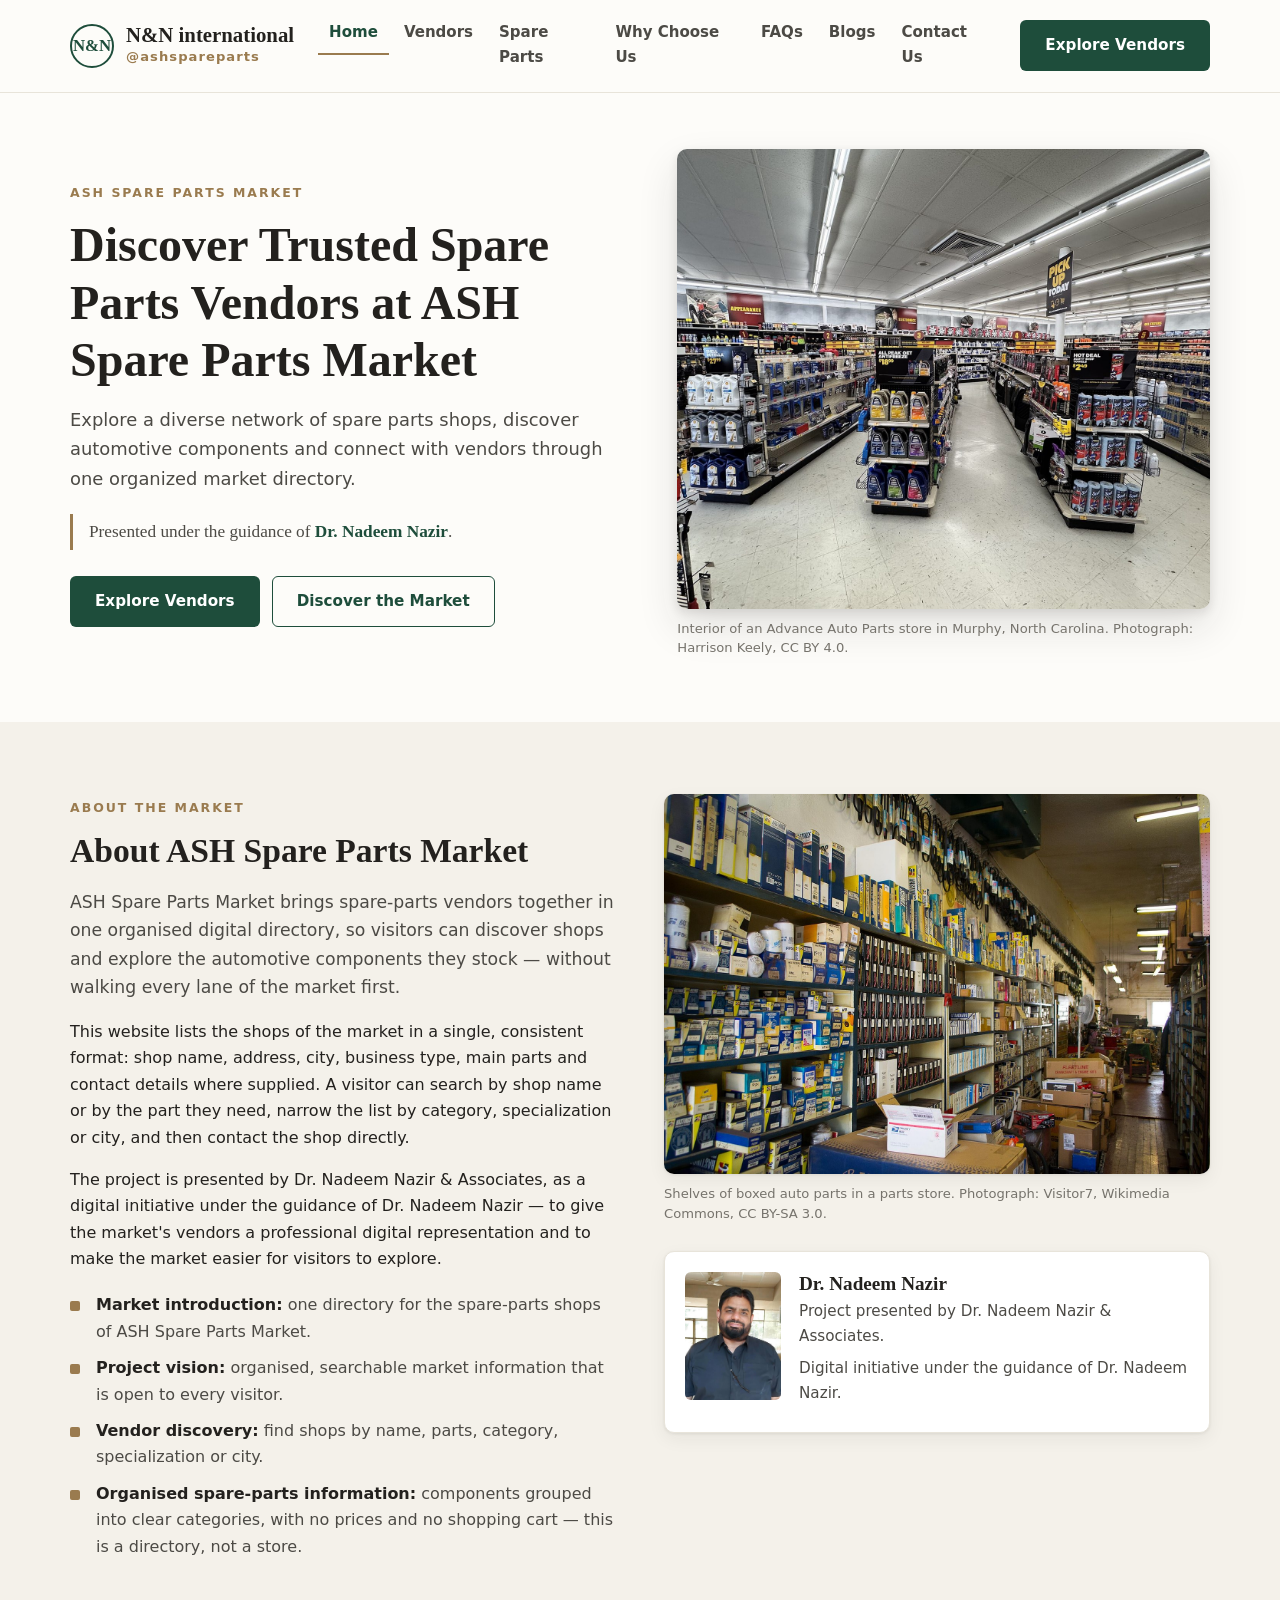
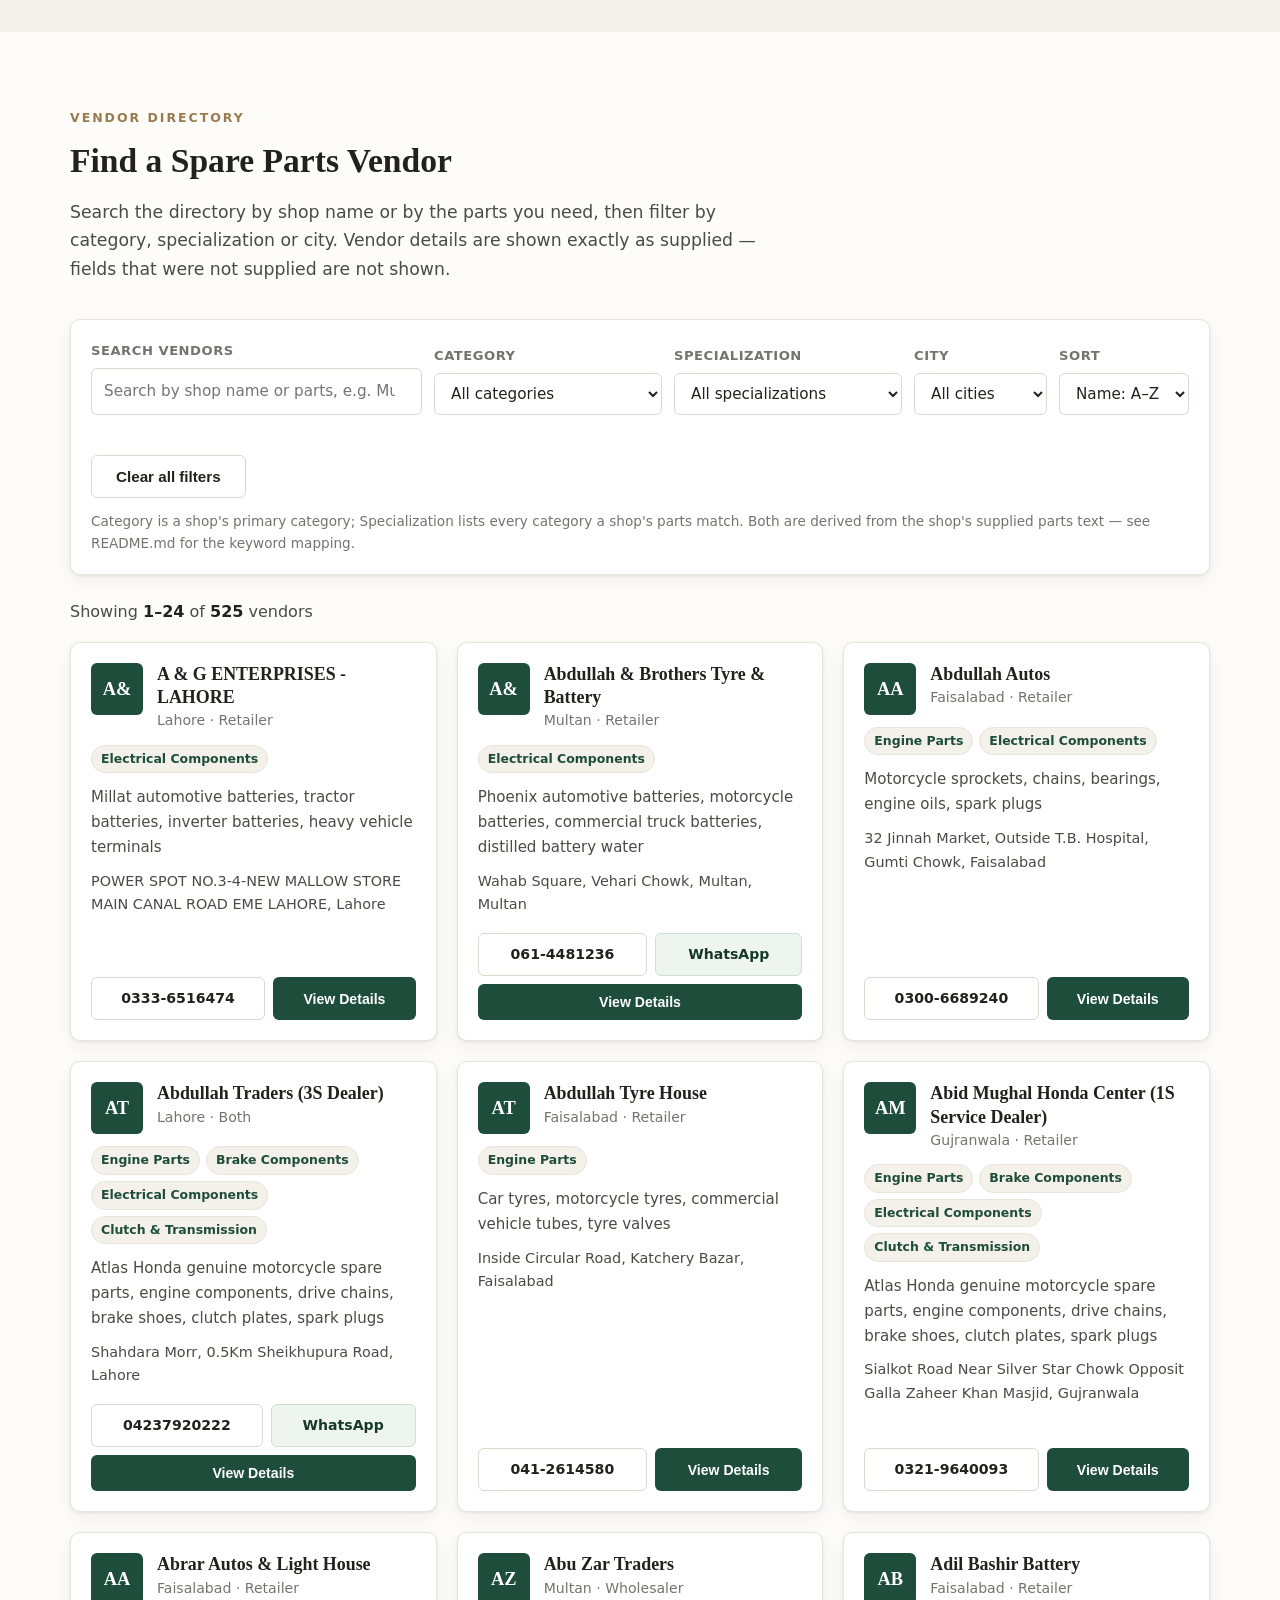
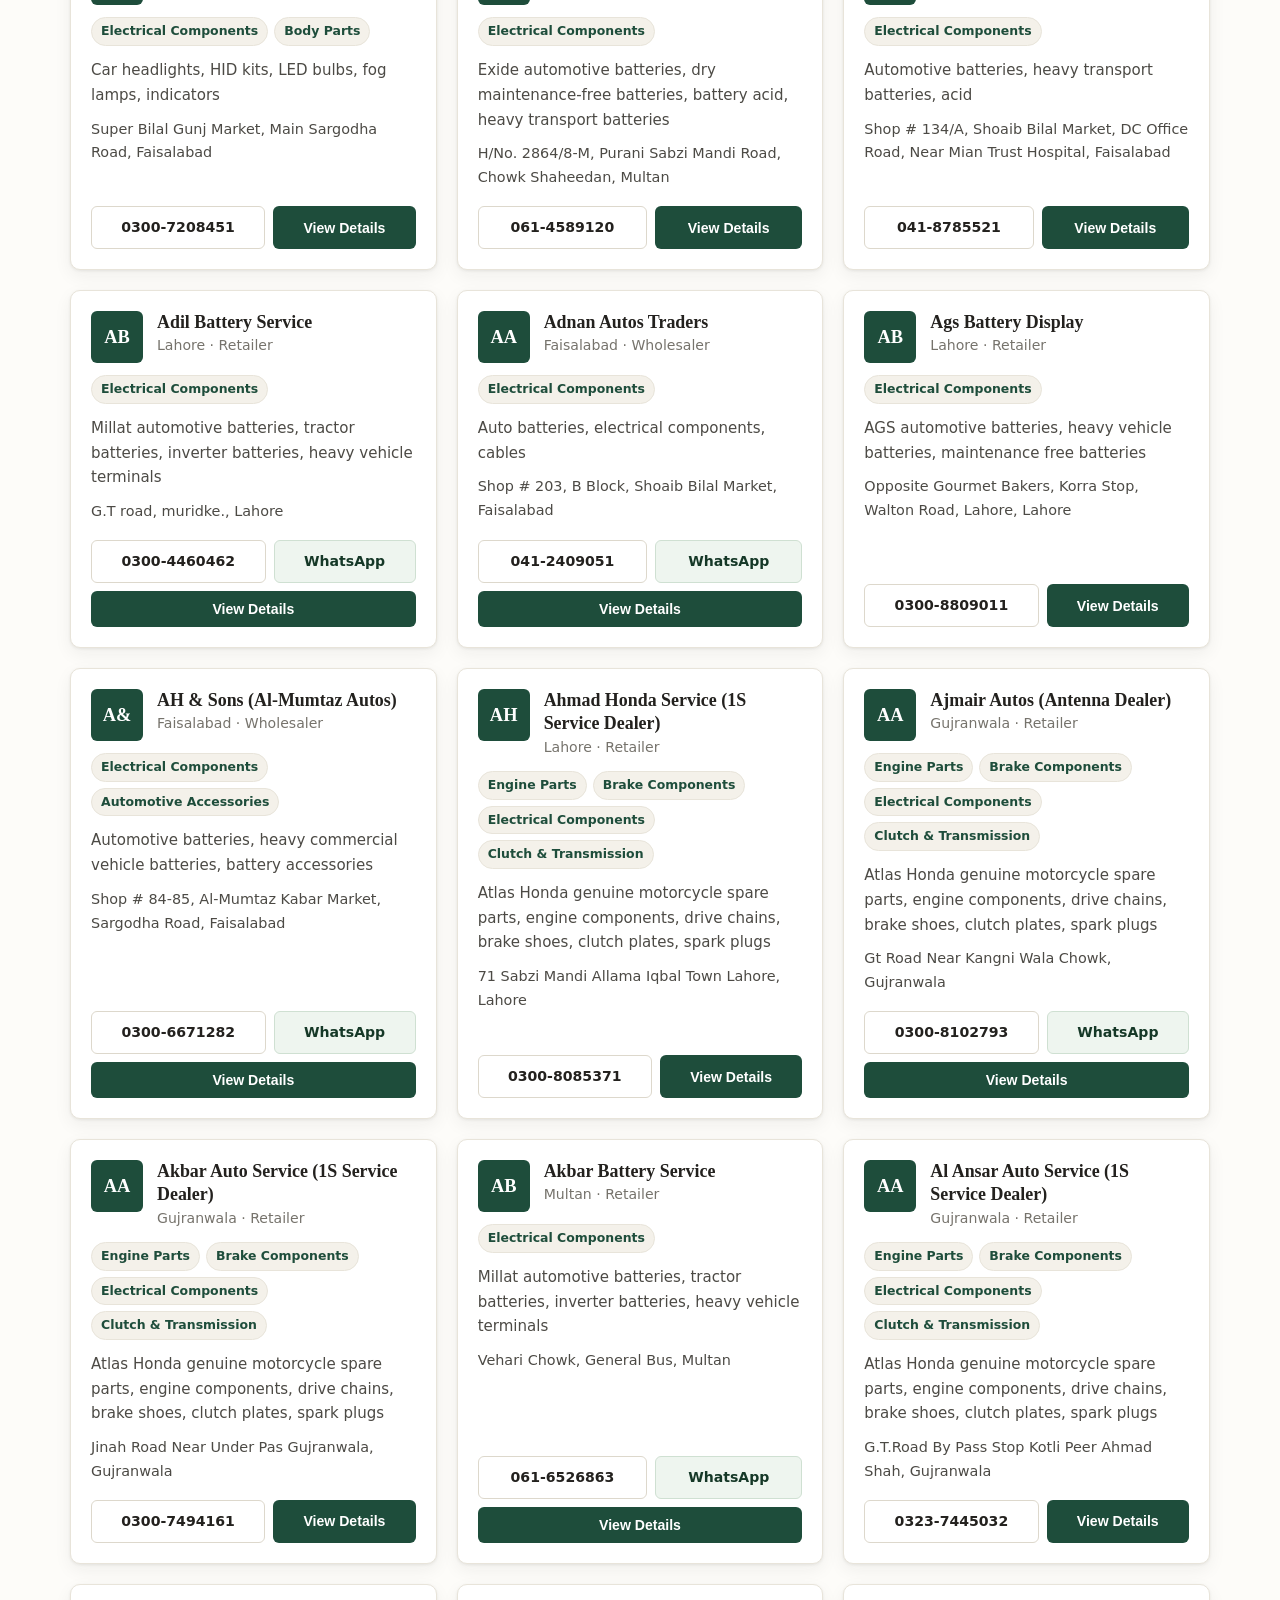
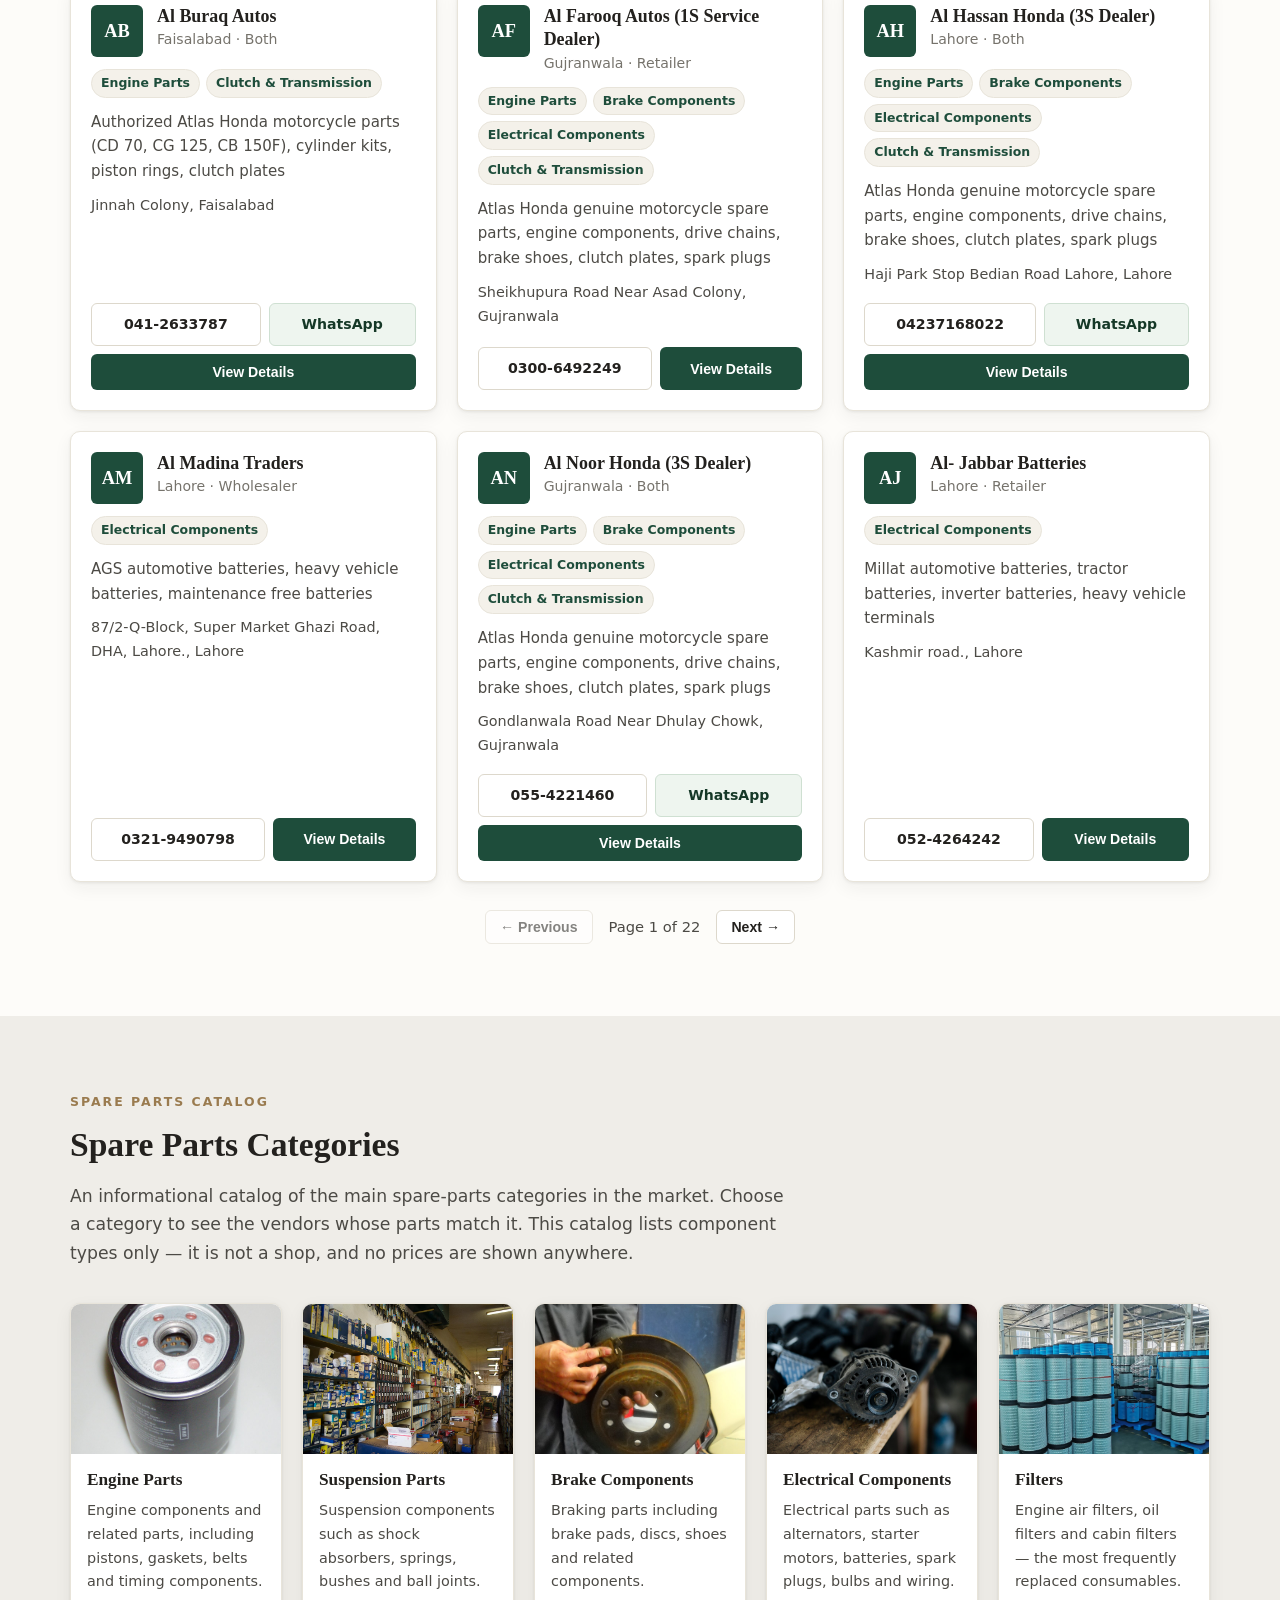
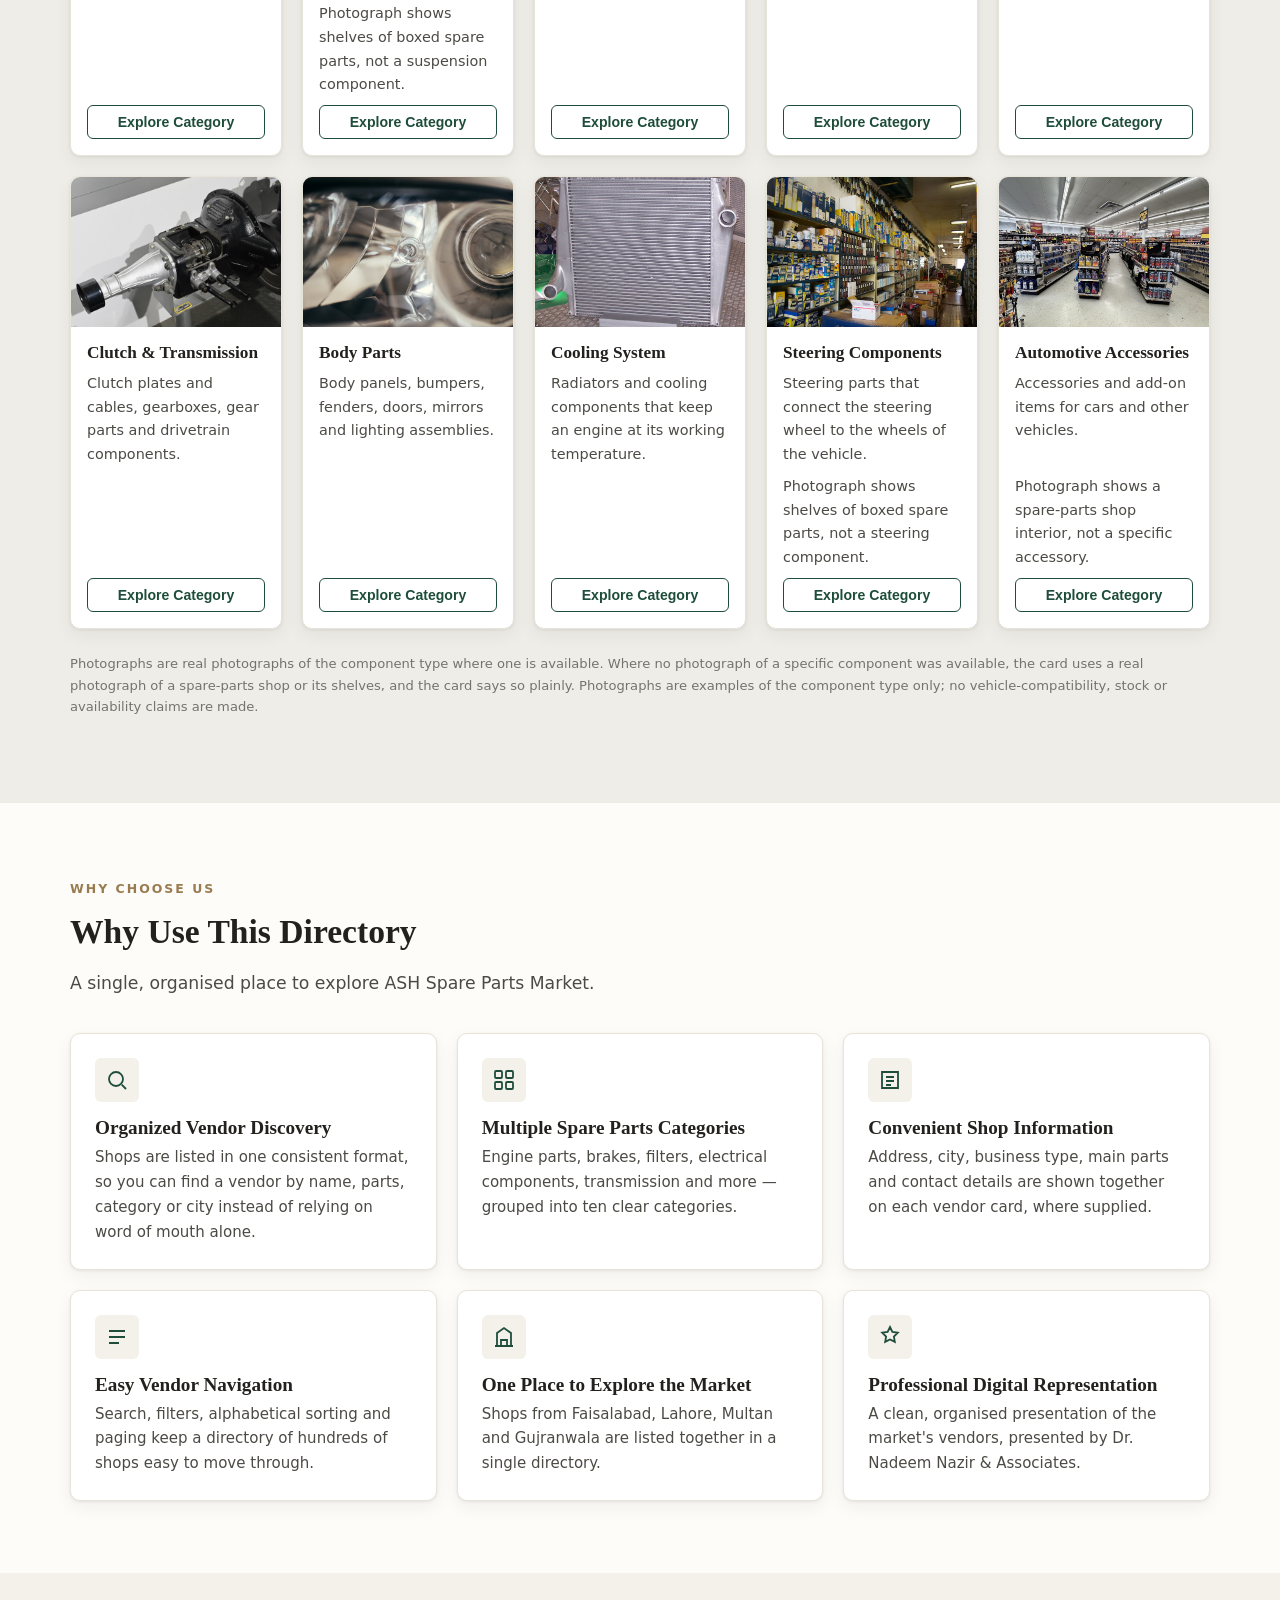
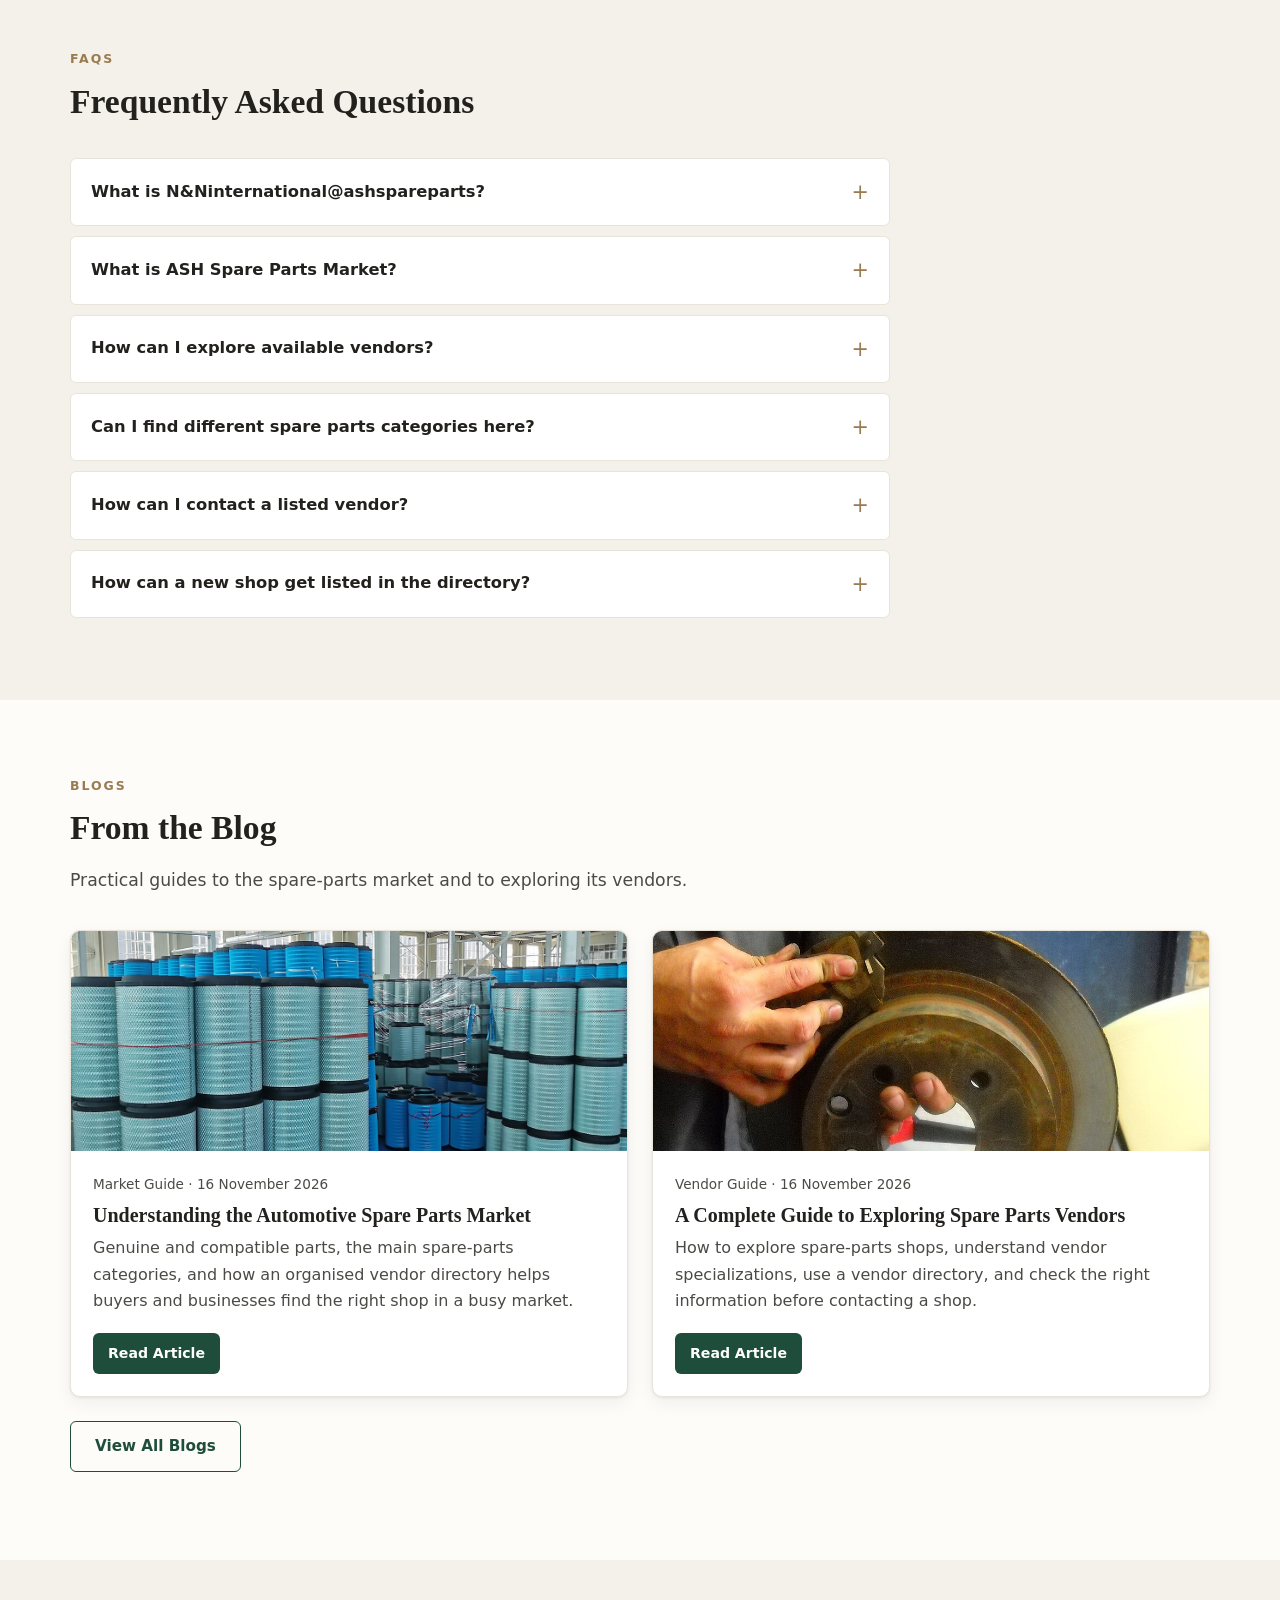
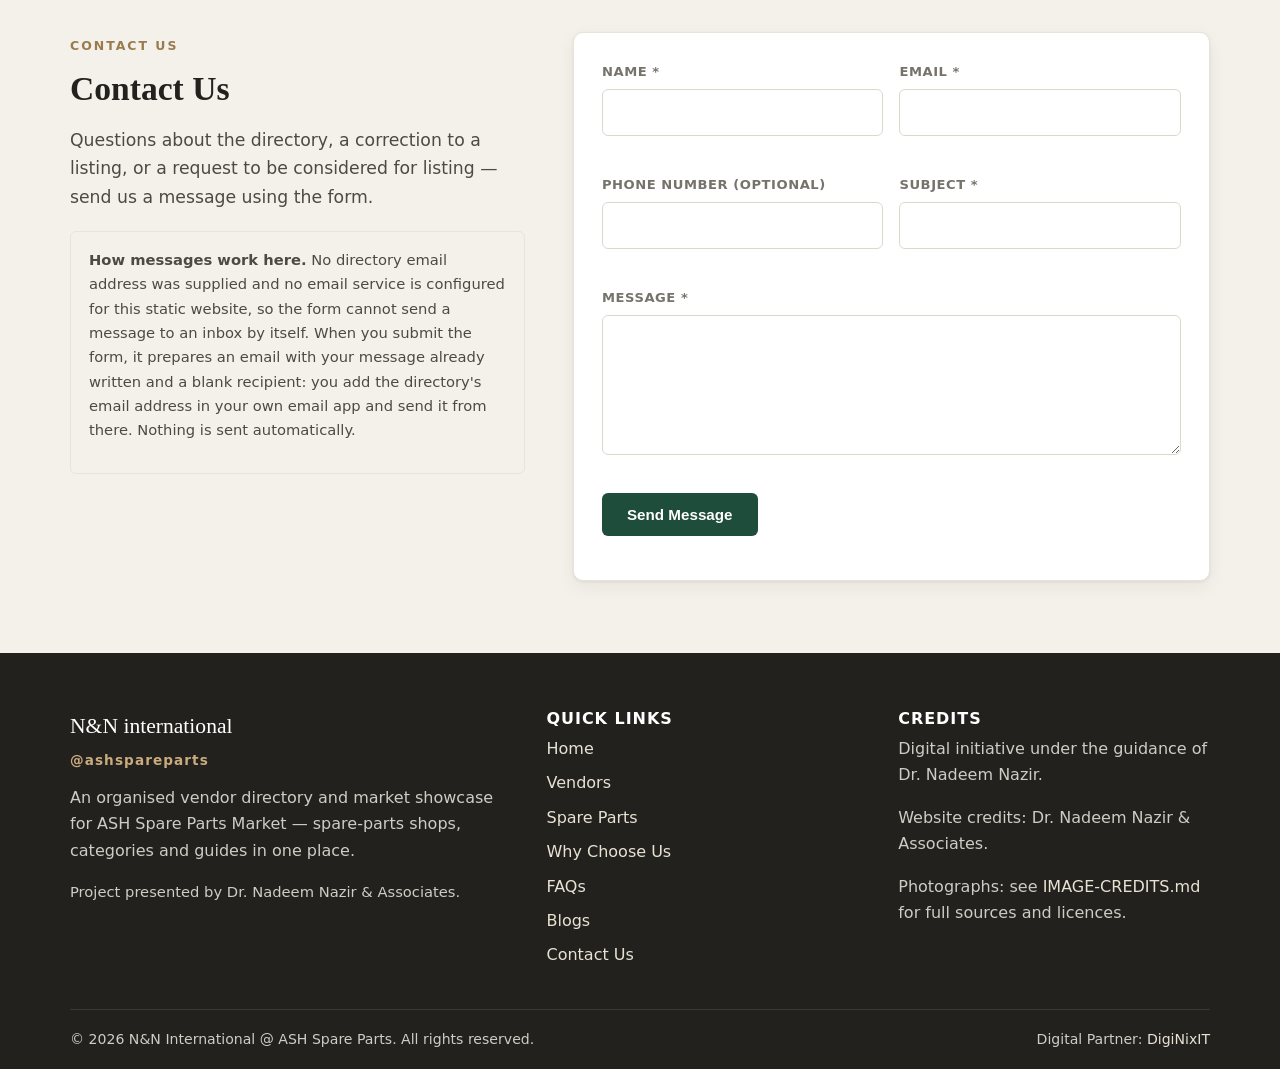
==== index.html @ 93856b51 "full build" ====
<!DOCTYPE html>
<html lang="en">
<head>
  <meta charset="UTF-8">
  <meta name="viewport" content="width=device-width, initial-scale=1.0">
  <title>N&amp;N International @ ASH Spare Parts — Spare Parts Vendor Directory</title>
  <meta name="description" content="N&N International @ ASH Spare Parts: an organised directory of spare-parts vendors at ASH Spare Parts Market. Search 525 shops by name, category, specialization and city, and find contact details.">
  <meta property="og:title" content="N&N International @ ASH Spare Parts — Spare Parts Vendor Directory">
  <meta property="og:description" content="Discover trusted spare-parts vendors at ASH Spare Parts Market. Search shops, explore spare-parts categories and connect with vendors through one organised directory.">
  <meta property="og:type" content="website">
  <meta property="og:image" content="assets/images/hero/hero-spare-parts-shop.jpg">
  <link rel="icon" href="data:image/svg+xml,%3Csvg xmlns='http://www.w3.org/2000/svg' viewBox='0 0 64 64'%3E%3Crect width='64' height='64' rx='10' fill='%231e4d3b'/%3E%3Ctext x='32' y='40' font-family='Georgia,serif' font-size='24' font-weight='bold' fill='%23ffffff' text-anchor='middle'%3EN%26N%3C/text%3E%3C/svg%3E">
  <link rel="stylesheet" href="assets/css/style.css">
  <link rel="stylesheet" href="assets/css/responsive.css">
</head>
<body>
  <a class="skip-link" href="#main">Skip to main content</a>

  <header class="site-header">
    <div class="container header-inner">
      <a class="brand" href="index.html" aria-label="N&N International @ ASH Spare Parts — home">
        <span class="brand-mark" aria-hidden="true">N&amp;N</span>
        <span>
          <span class="brand-name">N&amp;N international</span>
          <span class="brand-sub">@ashspareparts</span>
        </span>
      </a>
      <button type="button" class="nav-toggle" id="nav-toggle" aria-expanded="false" aria-controls="main-nav">Menu</button>
      <nav class="main-nav" id="main-nav" aria-label="Main navigation">
        <ul>
          <li><a href="#home" class="active">Home</a></li>
          <li><a href="#vendors">Vendors</a></li>
          <li><a href="#catalog">Spare Parts</a></li>
          <li><a href="#why">Why Choose Us</a></li>
          <li><a href="#faq">FAQs</a></li>
          <li><a href="#blogs">Blogs</a></li>
          <li><a href="#contact">Contact Us</a></li>
        </ul>
      </nav>
      <a class="btn btn-primary header-cta" href="#vendors">Explore Vendors</a>
    </div>
  </header>

  <main id="main">
    <!-- Hero -->
    <section class="hero" id="home" aria-labelledby="hero-heading">
      <div class="container hero-grid">
        <div>
          <span class="eyebrow">ASH Spare Parts Market</span>
          <h1 id="hero-heading">Discover Trusted Spare Parts Vendors at ASH Spare Parts Market</h1>
          <p class="lead">Explore a diverse network of spare parts shops, discover automotive components and connect with vendors through one organized market directory.</p>
          <p class="hero-guidance">Presented under the guidance of <strong>Dr. Nadeem Nazir</strong>.</p>
          <div class="hero-actions">
            <a class="btn btn-primary" href="#vendors">Explore Vendors</a>
            <a class="btn btn-secondary" href="#about">Discover the Market</a>
          </div>
        </div>
        <figure class="hero-figure">
          <img src="assets/images/hero/hero-spare-parts-shop.jpg" alt="Interior of a spare-parts shop with shelves stocked with oil, filters and boxed spare parts" width="1600" height="1200">
          <figcaption>Interior of an Advance Auto Parts store in Murphy, North Carolina. Photograph: Harrison Keely, CC BY 4.0.</figcaption>
        </figure>
      </div>
    </section>

    <!-- About -->
    <section class="section section-warm" id="about" aria-labelledby="about-heading">
      <div class="container about-grid">
        <div>
          <span class="eyebrow">About the Market</span>
          <h2 id="about-heading">About ASH Spare Parts Market</h2>
          <p class="lead">ASH Spare Parts Market brings spare-parts vendors together in one organised digital directory, so visitors can discover shops and explore the automotive components they stock — without walking every lane of the market first.</p>
          <p>This website lists the shops of the market in a single, consistent format: shop name, address, city, business type, main parts and contact details where supplied. A visitor can search by shop name or by the part they need, narrow the list by category, specialization or city, and then contact the shop directly.</p>
          <p>The project is presented by Dr. Nadeem Nazir &amp; Associates, as a digital initiative under the guidance of Dr. Nadeem Nazir — to give the market's vendors a professional digital representation and to make the market easier for visitors to explore.</p>
          <ul class="about-points">
            <li><strong>Market introduction:</strong> one directory for the spare-parts shops of ASH Spare Parts Market.</li>
            <li><strong>Project vision:</strong> organised, searchable market information that is open to every visitor.</li>
            <li><strong>Vendor discovery:</strong> find shops by name, parts, category, specialization or city.</li>
            <li><strong>Organised spare-parts information:</strong> components grouped into clear categories, with no prices and no shopping cart — this is a directory, not a store.</li>
          </ul>
        </div>
        <div>
          <figure class="about-figure">
            <img src="assets/images/branding/shop-shelves.jpg" alt="Crowded shelves of boxed auto parts in a parts store" loading="lazy" width="1600" height="1066">
            <figcaption>Shelves of boxed auto parts in a parts store. Photograph: Visitor7, Wikimedia Commons, CC BY-SA 3.0.</figcaption>
          </figure>
          <div class="person-card">
            <img src="assets/images/branding/dr-nadeem-nazir.jpg" alt="Photograph of Dr. Nadeem Nazir" loading="lazy" width="476" height="644">
            <div>
              <h3>Dr. Nadeem Nazir</h3>
              <p>Project presented by Dr. Nadeem Nazir &amp; Associates.</p>
              <p>Digital initiative under the guidance of Dr. Nadeem Nazir.</p>
            </div>
          </div>
        </div>
      </div>
    </section>

    <!-- Vendor Directory -->
    <section class="section" id="vendors" aria-labelledby="vendors-heading">
      <div class="container">
        <div class="section-head">
          <span class="eyebrow">Vendor Directory</span>
          <h2 id="vendors-heading">Find a Spare Parts Vendor</h2>
          <p class="lead">Search the directory by shop name or by the parts you need, then filter by category, specialization or city. Vendor details are shown exactly as supplied — fields that were not supplied are not shown.</p>
        </div>

        <div class="toolbar" role="search" aria-label="Search and filter vendors">
          <div class="toolbar-row">
            <div class="field field-grow">
              <label for="search-vendors">Search vendors</label>
              <input type="search" id="search-vendors" placeholder="Search by shop name or parts, e.g. Muslim Autos or brake pads" autocomplete="off">
            </div>
            <div class="field">
              <label for="filter-category">Category</label>
              <select id="filter-category"></select>
            </div>
            <div class="field">
              <label for="filter-specialization">Specialization</label>
              <select id="filter-specialization"></select>
            </div>
            <div class="field">
              <label for="filter-city">City</label>
              <select id="filter-city"></select>
            </div>
            <div class="field">
              <label for="sort-vendors">Sort</label>
              <select id="sort-vendors">
                <option value="az">Name: A–Z</option>
                <option value="za">Name: Z–A</option>
              </select>
            </div>
            <div class="field">
              <label aria-hidden="true">&nbsp;</label>
              <button type="button" class="btn btn-ghost" id="clear-filters">Clear all filters</button>
            </div>
          </div>
          <p class="hint" style="margin:12px 0 0; font-size:0.85rem; color:var(--ink-mute);">Category is a shop's primary category; Specialization lists every category a shop's parts match. Both are derived from the shop's supplied parts text — see README.md for the keyword mapping.</p>
        </div>

        <div class="result-meta">
          <p id="vendor-count" aria-live="polite">Loading vendors…</p>
        </div>
        <div class="vendor-grid" id="vendor-grid"></div>
        <div class="empty-state" id="vendor-empty" style="display:none">
          <h3>No vendors match your search</h3>
          <p>Try a different shop name or part, or clear all filters to see the full directory again.</p>
          <button type="button" class="btn btn-primary" id="empty-clear-filters">Clear all filters</button>
        </div>
        <nav class="pagination" id="vendor-pagination" aria-label="Vendor pages"></nav>
      </div>
    </section>

    <!-- Spare Parts Catalog -->
    <section class="section section-grey" id="catalog" aria-labelledby="catalog-heading">
      <div class="container">
        <div class="section-head">
          <span class="eyebrow">Spare Parts Catalog</span>
          <h2 id="catalog-heading">Spare Parts Categories</h2>
          <p class="lead">An informational catalog of the main spare-parts categories in the market. Choose a category to see the vendors whose parts match it. This catalog lists component types only — it is not a shop, and no prices are shown anywhere.</p>
        </div>
        <div class="catalog-grid" id="catalog-grid"></div>
        <p class="catalog-note">Photographs are real photographs of the component type where one is available. Where no photograph of a specific component was available, the card uses a real photograph of a spare-parts shop or its shelves, and the card says so plainly. Photographs are examples of the component type only; no vehicle-compatibility, stock or availability claims are made.</p>
      </div>
    </section>

    <!-- Why Choose Us -->
    <section class="section" id="why" aria-labelledby="why-heading">
      <div class="container">
        <div class="section-head">
          <span class="eyebrow">Why Choose Us</span>
          <h2 id="why-heading">Why Use This Directory</h2>
          <p class="lead">A single, organised place to explore ASH Spare Parts Market.</p>
        </div>
        <div class="why-grid">
          <article class="why-card">
            <div class="why-icon" aria-hidden="true"><svg viewBox="0 0 24 24" fill="none" stroke="currentColor" stroke-width="1.8"><circle cx="11" cy="11" r="7"/><path d="M21 21l-4.3-4.3"/></svg></div>
            <h3>Organized Vendor Discovery</h3>
            <p>Shops are listed in one consistent format, so you can find a vendor by name, parts, category or city instead of relying on word of mouth alone.</p>
          </article>
          <article class="why-card">
            <div class="why-icon" aria-hidden="true"><svg viewBox="0 0 24 24" fill="none" stroke="currentColor" stroke-width="1.8"><rect x="3" y="3" width="7" height="7" rx="1"/><rect x="14" y="3" width="7" height="7" rx="1"/><rect x="3" y="14" width="7" height="7" rx="1"/><rect x="14" y="14" width="7" height="7" rx="1"/></svg></div>
            <h3>Multiple Spare Parts Categories</h3>
            <p>Engine parts, brakes, filters, electrical components, transmission and more — grouped into ten clear categories.</p>
          </article>
          <article class="why-card">
            <div class="why-icon" aria-hidden="true"><svg viewBox="0 0 24 24" fill="none" stroke="currentColor" stroke-width="1.8"><path d="M4 4h16v16H4z"/><path d="M8 9h8M8 13h8M8 17h5"/></svg></div>
            <h3>Convenient Shop Information</h3>
            <p>Address, city, business type, main parts and contact details are shown together on each vendor card, where supplied.</p>
          </article>
          <article class="why-card">
            <div class="why-icon" aria-hidden="true"><svg viewBox="0 0 24 24" fill="none" stroke="currentColor" stroke-width="1.8"><path d="M4 6h16M4 12h16M4 18h10"/></svg></div>
            <h3>Easy Vendor Navigation</h3>
            <p>Search, filters, alphabetical sorting and paging keep a directory of hundreds of shops easy to move through.</p>
          </article>
          <article class="why-card">
            <div class="why-icon" aria-hidden="true"><svg viewBox="0 0 24 24" fill="none" stroke="currentColor" stroke-width="1.8"><path d="M3 21h18M5 21V8l7-5 7 5v13"/><path d="M9 21v-6h6v6"/></svg></div>
            <h3>One Place to Explore the Market</h3>
            <p>Shops from Faisalabad, Lahore, Multan and Gujranwala are listed together in a single directory.</p>
          </article>
          <article class="why-card">
            <div class="why-icon" aria-hidden="true"><svg viewBox="0 0 24 24" fill="none" stroke="currentColor" stroke-width="1.8"><path d="M12 2l2.4 4.9 5.4.8-3.9 3.8.9 5.4-4.8-2.5-4.8 2.5.9-5.4L4.2 7.7l5.4-.8z"/></svg></div>
            <h3>Professional Digital Representation</h3>
            <p>A clean, organised presentation of the market's vendors, presented by Dr. Nadeem Nazir &amp; Associates.</p>
          </article>
        </div>
      </div>
    </section>

    <!-- FAQ -->
    <section class="section section-warm" id="faq" aria-labelledby="faq-heading">
      <div class="container">
        <div class="section-head">
          <span class="eyebrow">FAQs</span>
          <h2 id="faq-heading">Frequently Asked Questions</h2>
        </div>
        <div class="faq-list">
          <div class="faq-item">
            <button type="button" class="faq-question" aria-expanded="false">What is N&amp;Ninternational@ashspareparts?<span class="faq-icon" aria-hidden="true">+</span></button>
            <div class="faq-answer"><div class="faq-answer-inner"><p>N&amp;N International @ ASH Spare Parts (N&amp;Ninternational@ashspareparts) is a vendor directory and market showcase website for ASH Spare Parts Market. It lists spare-parts shops and vendors in one organised directory, with a spare-parts catalog, articles and contact information. It is not an online shop: nothing is sold through this website.</p></div></div>
          </div>
          <div class="faq-item">
            <button type="button" class="faq-question" aria-expanded="false">What is ASH Spare Parts Market?<span class="faq-icon" aria-hidden="true">+</span></button>
            <div class="faq-answer"><div class="faq-answer-inner"><p>ASH Spare Parts Market is the spare-parts market whose vendors this directory brings together. The directory covers shops in Faisalabad, Lahore, Multan and Gujranwala, as supplied in the vendor data. No history, establishment date, official partnerships or achievements for the market are stated on this website, because none were supplied.</p></div></div>
          </div>
          <div class="faq-item">
            <button type="button" class="faq-question" aria-expanded="false">How can I explore available vendors?<span class="faq-icon" aria-hidden="true">+</span></button>
            <div class="faq-answer"><div class="faq-answer-inner"><p>Go to the Vendors section and use the search box to look for a shop by name or by the part you need. You can also filter by category, specialization or city, sort alphabetically, and open any card's “View Details” button to see the full information supplied for that shop.</p></div></div>
          </div>
          <div class="faq-item">
            <button type="button" class="faq-question" aria-expanded="false">Can I find different spare parts categories here?<span class="faq-icon" aria-hidden="true">+</span></button>
            <div class="faq-answer"><div class="faq-answer-inner"><p>Yes. The Spare Parts section lists ten categories — Engine Parts, Suspension Parts, Brake Components, Electrical Components, Filters, Clutch &amp; Transmission, Body Parts, Cooling System, Steering Components and Automotive Accessories. Choosing “Explore Category” on a category shows the vendors whose supplied parts match that category.</p></div></div>
          </div>
          <div class="faq-item">
            <button type="button" class="faq-question" aria-expanded="false">How can I contact a listed vendor?<span class="faq-icon" aria-hidden="true">+</span></button>
            <div class="faq-answer"><div class="faq-answer-inner"><p>Each vendor card shows the contact details supplied for that shop. Where a phone number is listed, tap it to call; where a WhatsApp number is listed, use the WhatsApp button. Some shops have no phone number supplied — in that case only the address and main parts are shown. Before travelling, it is worth calling ahead to confirm the part is in stock.</p></div></div>
          </div>
          <div class="faq-item">
            <button type="button" class="faq-question" aria-expanded="false">How can a new shop get listed in the directory?<span class="faq-icon" aria-hidden="true">+</span></button>
            <div class="faq-answer"><div class="faq-answer-inner"><p>No listing process, fee or approval step was supplied for this directory, so none is stated here. If you would like your shop to be considered for listing, please use the Contact Us section to get in touch and include your shop name, address, city, main parts and contact details.</p></div></div>
          </div>
        </div>
      </div>
    </section>

    <!-- Blog -->
    <section class="section" id="blogs" aria-labelledby="blogs-heading">
      <div class="container">
        <div class="section-head">
          <span class="eyebrow">Blogs</span>
          <h2 id="blogs-heading">From the Blog</h2>
          <p class="lead">Practical guides to the spare-parts market and to exploring its vendors.</p>
        </div>
        <div class="blog-grid" id="blog-grid-index"></div>
        <p style="margin-top:24px"><a class="btn btn-secondary" href="blog.html">View All Blogs</a></p>
      </div>
    </section>

    <!-- Contact -->
    <section class="section section-warm" id="contact" aria-labelledby="contact-heading">
      <div class="container contact-grid">
        <div>
          <span class="eyebrow">Contact Us</span>
          <h2 id="contact-heading">Contact Us</h2>
          <p class="lead">Questions about the directory, a correction to a listing, or a request to be considered for listing — send us a message using the form.</p>
          <div class="contact-note">
            <p><strong>How messages work here.</strong> No directory email address was supplied and no email service is configured for this static website, so the form cannot send a message to an inbox by itself. When you submit the form, it prepares an email with your message already written and a blank recipient: you add the directory's email address in your own email app and send it from there. Nothing is sent automatically.</p>
          </div>
        </div>
        <form class="contact-form" id="contact-form" novalidate>
          <div class="form-grid">
            <div class="field">
              <label for="contact-name">Name *</label>
              <input type="text" id="contact-name" name="name" required autocomplete="name">
              <span class="error-text" id="contact-name-error" role="alert"></span>
            </div>
            <div class="field">
              <label for="contact-email">Email *</label>
              <input type="email" id="contact-email" name="email" required autocomplete="email">
              <span class="error-text" id="contact-email-error" role="alert"></span>
            </div>
            <div class="field">
              <label for="contact-phone">Phone number (optional)</label>
              <input type="tel" id="contact-phone" name="phone" autocomplete="tel">
              <span class="error-text" id="contact-phone-error" role="alert"></span>
            </div>
            <div class="field">
              <label for="contact-subject">Subject *</label>
              <input type="text" id="contact-subject" name="subject" required>
              <span class="error-text" id="contact-subject-error" role="alert"></span>
            </div>
            <div class="field field-full">
              <label for="contact-message">Message *</label>
              <textarea id="contact-message" name="message" required></textarea>
              <span class="error-text" id="contact-message-error" role="alert"></span>
            </div>
          </div>
          <p style="margin-top:16px"><button type="submit" class="btn btn-primary">Send Message</button></p>
          <p class="form-status" id="contact-status" role="status"></p>
          <div class="mailto-box" id="mailto-box">
            <p><strong>Your message is ready to send.</strong> Click the link below to open it in your email app — then add the directory's email address as the recipient and send it.</p>
            <p><a id="mailto-link" href="#">Open in Email App</a></p>
            <p><button type="button" class="btn btn-ghost btn-small" id="copy-message-btn">Copy message</button></p>
          </div>
        </form>
      </div>
    </section>
  </main>

  <!-- Vendor detail modal -->
  <div class="modal-overlay" id="vendor-modal" role="dialog" aria-modal="true" aria-label="Vendor details">
    <div class="modal">
      <button type="button" class="modal-close" aria-label="Close vendor details">×</button>
      <div id="vendor-modal-body"></div>
    </div>
  </div>

  <footer class="site-footer">
    <div class="container">
      <div class="footer-grid">
        <div>
          <p class="footer-brand-name">N&amp;N international</p>
          <p class="footer-brand-sub">@ashspareparts</p>
          <p style="margin-top:14px">An organised vendor directory and market showcase for ASH Spare Parts Market — spare-parts shops, categories and guides in one place.</p>
          <p class="footer-credit">Project presented by Dr. Nadeem Nazir &amp; Associates.</p>
        </div>
        <div>
          <h3>Quick Links</h3>
          <ul class="footer-links">
            <li><a href="#home">Home</a></li>
            <li><a href="#vendors">Vendors</a></li>
            <li><a href="#catalog">Spare Parts</a></li>
            <li><a href="#why">Why Choose Us</a></li>
            <li><a href="#faq">FAQs</a></li>
            <li><a href="blog.html">Blogs</a></li>
            <li><a href="#contact">Contact Us</a></li>
          </ul>
        </div>
        <div>
          <h3>Credits</h3>
          <p>Digital initiative under the guidance of Dr. Nadeem Nazir.</p>
          <p>Website credits: Dr. Nadeem Nazir &amp; Associates.</p>
          <p>Photographs: see <a href="IMAGE-CREDITS.md">IMAGE-CREDITS.md</a> for full sources and licences.</p>
        </div>
      </div>
      <div class="footer-bottom">
        <span>© <span id="year">2026</span> N&amp;N International @ ASH Spare Parts. All rights reserved.</span>
        <span>Digital Partner: <a href="https://diginixit.com" target="_blank" rel="noopener">DigiNixIT</a></span>
      </div>
    </div>
  </footer>

  <script src="assets/js/vendors.js"></script>
  <script src="assets/js/catalog.js"></script>
  <script src="assets/js/blogs.js"></script>
  <script src="assets/js/main.js"></script>
  <script src="assets/js/contact.js"></script>
  <script>
    /* Empty-state "Clear all filters" reuses the toolbar button. */
    document.getElementById("empty-clear-filters").addEventListener("click", function () {
      document.getElementById("clear-filters").click();
    });
  </script>
</body>
</html>
---- assets/css/style.css ----
/* N&N International @ ASH Spare Parts — main stylesheet
   Design: minimal, premium, editorial. White / off-white, deep charcoal
   type, warm-grey sections, dark-green + muted-bronze accents.
   No gradients, no glassmorphism, no emoji icons (inline SVG only). */
:root {
  --bg: #fdfcf9;
  --bg-warm: #f4f1ea;
  --bg-grey: #efede8;
  --ink: #23211e;
  --ink-soft: #4c4a45;
  --ink-mute: #76736c;
  --line: #ddd8cc;
  --line-soft: #e8e4da;
  --green: #1e4d3b;
  --green-dark: #153827;
  --bronze: #9a7b4f;
  --bronze-light: #c9ab7d;
  --card: #ffffff;
  --radius: 10px;
  --radius-sm: 6px;
  --shadow: 0 1px 3px rgba(35, 33, 30, 0.08), 0 6px 18px rgba(35, 33, 30, 0.06);
  --shadow-lg: 0 4px 10px rgba(35, 33, 30, 0.1), 0 18px 40px rgba(35, 33, 30, 0.12);
  --font-body: "Segoe UI", system-ui, -apple-system, "Helvetica Neue", Arial, sans-serif;
  --font-head: Georgia, "Times New Roman", serif;
  --max: 1180px;
}
* { box-sizing: border-box; }
html { scroll-behavior: smooth; }
body {
  margin: 0; background: var(--bg); color: var(--ink);
  font-family: var(--font-body); font-size: 16px; line-height: 1.65;
  -webkit-font-smoothing: antialiased;
}
img { max-width: 100%; display: block; }
a { color: var(--green); text-decoration: none; }
a:hover { text-decoration: underline; }
h1, h2, h3, h4 { font-family: var(--font-head); font-weight: 600; line-height: 1.2; color: var(--ink); margin: 0 0 0.5em; }
h2 { font-size: clamp(1.6rem, 3vw, 2.1rem); }
h3 { font-size: 1.2rem; }
p { margin: 0 0 1em; }
.container { max-width: var(--max); margin: 0 auto; padding: 0 20px; }
.section { padding: 72px 0; }
.section-warm { background: var(--bg-warm); }
.section-grey { background: var(--bg-grey); }
.eyebrow {
  display: inline-block; font-size: 0.78rem; font-weight: 700;
  letter-spacing: 0.16em; text-transform: uppercase; color: var(--bronze);
  margin-bottom: 12px;
}
.section-head { max-width: 720px; margin-bottom: 36px; }
.section-head p.lead, .lead { font-size: 1.08rem; color: var(--ink-soft); }
.skip-link { position: absolute; left: -999px; top: 0; background: var(--green); color: #fff; padding: 10px 16px; z-index: 200; }
.skip-link:focus { left: 10px; top: 10px; color: #fff; }

/* Buttons */
.btn {
  display: inline-block; padding: 12px 24px; border-radius: var(--radius-sm);
  font-weight: 600; font-size: 0.95rem; border: 1px solid transparent;
  cursor: pointer; text-decoration: none; transition: background 0.2s, border-color 0.2s, color 0.2s;
}
.btn:hover { text-decoration: none; }
.btn-primary { background: var(--green); color: #fff; }
.btn-primary:hover { background: var(--green-dark); }
.btn-secondary { background: transparent; color: var(--green); border-color: var(--green); }
.btn-secondary:hover { background: var(--green); color: #fff; }
.btn-ghost { background: #fff; color: var(--ink); border-color: var(--line); }
.btn-ghost:hover { border-color: var(--green); color: var(--green); }
.btn-small { padding: 8px 14px; font-size: 0.88rem; }
.btn:disabled { opacity: 0.55; cursor: not-allowed; }

/* Header */
.site-header {
  position: sticky; top: 0; z-index: 100; background: rgba(253, 252, 249, 0.97);
  border-bottom: 1px solid var(--line-soft);
}
.header-inner { display: flex; align-items: center; gap: 24px; padding-top: 12px; padding-bottom: 12px; }
.brand { display: flex; align-items: center; gap: 12px; color: var(--ink); flex-shrink: 0; }
.brand:hover { text-decoration: none; }
.brand-mark {
  width: 44px; height: 44px; border: 2px solid var(--green); border-radius: 50%;
  display: flex; align-items: center; justify-content: center;
  font-family: var(--font-head); font-weight: 700; font-size: 1.05rem; color: var(--green);
}
.brand-name { font-family: var(--font-head); font-size: 1.3rem; font-weight: 700; line-height: 1.1; display: block; }
.brand-sub { font-size: 0.82rem; letter-spacing: 0.08em; color: var(--bronze); font-weight: 600; display: block; }
.main-nav { margin-left: auto; }
.main-nav ul { display: flex; gap: 4px; list-style: none; margin: 0; padding: 0; }
.main-nav a {
  display: block; padding: 8px 11px; color: var(--ink-soft); font-size: 0.94rem; font-weight: 600;
  border-bottom: 2px solid transparent; border-radius: 4px 4px 0 0;
}
.main-nav a:hover { color: var(--green); text-decoration: none; }
.main-nav a.active { color: var(--green); border-bottom-color: var(--bronze); }
.header-cta { flex-shrink: 0; }
.nav-toggle {
  display: none; margin-left: auto; background: #fff; border: 1px solid var(--line);
  border-radius: var(--radius-sm); padding: 9px 13px; font-weight: 600; cursor: pointer; color: var(--ink);
}

/* Hero */
.hero { padding: 56px 0 64px; background: var(--bg); }
.hero-grid { display: grid; grid-template-columns: 1.05fr 1fr; gap: 48px; align-items: center; }
.hero h1 { font-size: clamp(2rem, 4.2vw, 3rem); margin-bottom: 16px; }
.hero .lead { font-size: 1.12rem; }
.hero-guidance {
  border-left: 3px solid var(--bronze); padding: 4px 0 4px 16px; margin: 20px 0 26px;
  font-family: var(--font-head); font-size: 1.08rem; color: var(--ink-soft);
}
.hero-guidance strong { color: var(--green); }
.hero-actions { display: flex; gap: 12px; flex-wrap: wrap; }
.hero-figure { margin: 0; }
.hero-figure img { width: 100%; height: 460px; object-fit: cover; border-radius: var(--radius); box-shadow: var(--shadow-lg); }
.hero-figure figcaption { font-size: 0.82rem; color: var(--ink-mute); margin-top: 10px; line-height: 1.5; }

/* About */
.about-grid { display: grid; grid-template-columns: 1fr 1fr; gap: 48px; align-items: start; }
.about-figure { margin: 0; }
.about-figure img { width: 100%; height: 380px; object-fit: cover; border-radius: var(--radius); box-shadow: var(--shadow); }
.about-figure figcaption { font-size: 0.82rem; color: var(--ink-mute); margin-top: 10px; line-height: 1.5; }
.person-card {
  display: flex; gap: 18px; align-items: flex-start; background: var(--card);
  border: 1px solid var(--line-soft); border-radius: var(--radius); padding: 20px;
  margin-top: 28px; box-shadow: var(--shadow);
}
.person-card img { width: 96px; height: 128px; object-fit: cover; object-position: top; border-radius: var(--radius-sm); flex-shrink: 0; }
.person-card h3 { margin-bottom: 4px; }
.person-card p { margin-bottom: 6px; font-size: 0.95rem; color: var(--ink-soft); }
.about-points { list-style: none; padding: 0; margin: 20px 0 0; display: grid; gap: 10px; }
.about-points li { padding-left: 26px; position: relative; color: var(--ink-soft); }
.about-points li::before { content: ""; position: absolute; left: 0; top: 9px; width: 10px; height: 10px; background: var(--bronze); border-radius: 2px; }
.about-points strong { color: var(--ink); }

/* Toolbar / filters */
.toolbar {
  background: var(--card); border: 1px solid var(--line-soft); border-radius: var(--radius);
  padding: 20px; margin-bottom: 24px; box-shadow: var(--shadow);
}
.toolbar-row { display: flex; gap: 12px; flex-wrap: wrap; align-items: end; }
.field { display: flex; flex-direction: column; gap: 6px; min-width: 0; }
.field-grow { flex: 1 1 260px; }
.field label { font-size: 0.82rem; font-weight: 700; letter-spacing: 0.04em; text-transform: uppercase; color: var(--ink-mute); }
.field input[type="search"], .field select, .field input[type="text"], .field input[type="email"],
.field input[type="tel"], .field textarea {
  font: inherit; font-size: 0.95rem; padding: 10px 12px; border: 1px solid var(--line);
  border-radius: var(--radius-sm); background: #fff; color: var(--ink); width: 100%;
}
.field input:focus, .field select:focus, .field textarea:focus { outline: 2px solid var(--green); outline-offset: 1px; border-color: var(--green); }
.field .hint { font-size: 0.82rem; color: var(--ink-mute); }
.field .error-text { font-size: 0.85rem; color: #9b2c2c; min-height: 1.2em; }
.result-meta { display: flex; justify-content: space-between; align-items: baseline; gap: 12px; flex-wrap: wrap; margin-bottom: 16px; }
.result-meta p { margin: 0; color: var(--ink-soft); }
.result-meta strong { color: var(--ink); }

/* Vendor cards */
.vendor-grid { display: grid; grid-template-columns: repeat(3, 1fr); gap: 20px; }
.vendor-card {
  background: var(--card); border: 1px solid var(--line-soft); border-radius: var(--radius);
  padding: 20px; display: flex; flex-direction: column; gap: 10px; box-shadow: var(--shadow);
  transition: box-shadow 0.2s, transform 0.2s;
}
.vendor-card:hover { box-shadow: var(--shadow-lg); transform: translateY(-2px); }
.vendor-top { display: flex; gap: 14px; align-items: flex-start; }
.initials-tile {
  width: 52px; height: 52px; flex-shrink: 0; border-radius: var(--radius-sm);
  background: var(--green); color: #fff; display: flex; align-items: center; justify-content: center;
  font-family: var(--font-head); font-weight: 700; font-size: 1.15rem;
}
.vendor-card h3 { margin: 0; font-size: 1.12rem; line-height: 1.3; }
.vendor-meta { font-size: 0.88rem; color: var(--ink-mute); margin: 0; }
.vendor-parts { font-size: 0.94rem; color: var(--ink-soft); margin: 0; }
.vendor-address { font-size: 0.9rem; color: var(--ink-soft); margin: 0; }
.tag-row { display: flex; flex-wrap: wrap; gap: 6px; margin: 2px 0; }
.tag {
  display: inline-block; font-size: 0.78rem; font-weight: 600; padding: 3px 9px;
  border-radius: 999px; background: var(--bg-warm); color: var(--green); border: 1px solid var(--line-soft);
}
.tag-general { background: var(--bg-grey); color: var(--ink-soft); }
.vendor-actions { display: flex; gap: 8px; flex-wrap: wrap; margin-top: auto; padding-top: 6px; }
.vendor-actions .btn { flex: 1 1 auto; text-align: center; padding: 9px 10px; font-size: 0.88rem; }
.btn-whatsapp { background: #eef5ef; color: var(--green-dark); border-color: #cfe0d2; }
.btn-whatsapp:hover { background: var(--green); color: #fff; }
.empty-state {
  background: var(--card); border: 1px dashed var(--line); border-radius: var(--radius);
  padding: 48px 24px; text-align: center; color: var(--ink-soft);
}
.empty-state h3 { margin-bottom: 8px; }
.pagination { display: flex; gap: 8px; justify-content: center; align-items: center; margin-top: 28px; flex-wrap: wrap; }
.pagination .page-info { font-size: 0.92rem; color: var(--ink-soft); padding: 0 8px; }

/* Modal */
.modal-overlay {
  position: fixed; inset: 0; background: rgba(35, 33, 30, 0.6); z-index: 300;
  display: none; align-items: flex-start; justify-content: center; padding: 40px 16px; overflow-y: auto;
}
.modal-overlay.open { display: flex; }
.modal {
  background: var(--bg); border-radius: var(--radius); max-width: 620px; width: 100%;
  padding: 28px; box-shadow: var(--shadow-lg); position: relative;
}
.modal-close {
  position: absolute; top: 14px; right: 14px; background: #fff; border: 1px solid var(--line);
  border-radius: 50%; width: 36px; height: 36px; font-size: 1.1rem; cursor: pointer; line-height: 1;
}
.modal h2 { font-size: 1.5rem; padding-right: 40px; }
.modal dl { display: grid; grid-template-columns: 150px 1fr; gap: 8px 16px; margin: 18px 0; font-size: 0.95rem; }
.modal dt { font-weight: 700; color: var(--ink-mute); }
.modal dd { margin: 0; color: var(--ink-soft); }
.modal-actions { display: flex; gap: 10px; flex-wrap: wrap; margin-top: 18px; }

/* Catalog */
.catalog-grid { display: grid; grid-template-columns: repeat(5, 1fr); gap: 20px; }
.catalog-card {
  background: var(--card); border: 1px solid var(--line-soft); border-radius: var(--radius);
  overflow: hidden; display: flex; flex-direction: column; box-shadow: var(--shadow);
  transition: box-shadow 0.2s, transform 0.2s;
}
.catalog-card:hover { box-shadow: var(--shadow-lg); transform: translateY(-2px); }
.catalog-card img { width: 100%; height: 150px; object-fit: cover; }
.catalog-body { padding: 16px; display: flex; flex-direction: column; gap: 8px; flex: 1; }
.catalog-body h3 { margin: 0; font-size: 1.08rem; }
.catalog-body p { margin: 0; font-size: 0.9rem; color: var(--ink-soft); flex: 1; }
.catalog-note { font-size: 0.82rem; color: var(--ink-mute); margin-top: 24px; }

/* Why choose us */
.why-grid { display: grid; grid-template-columns: repeat(3, 1fr); gap: 20px; }
.why-card {
  background: var(--card); border: 1px solid var(--line-soft); border-radius: var(--radius);
  padding: 24px; box-shadow: var(--shadow);
}
.why-icon { width: 44px; height: 44px; border-radius: var(--radius-sm); background: var(--bg-warm); display: flex; align-items: center; justify-content: center; margin-bottom: 14px; color: var(--green); }
.why-icon svg { width: 24px; height: 24px; }
.why-card h3 { margin-bottom: 6px; }
.why-card p { margin: 0; font-size: 0.94rem; color: var(--ink-soft); }

/* FAQ */
.faq-list { max-width: 820px; }
.faq-item { background: var(--card); border: 1px solid var(--line-soft); border-radius: var(--radius-sm); margin-bottom: 10px; overflow: hidden; }
.faq-question {
  width: 100%; text-align: left; background: none; border: 0; cursor: pointer;
  padding: 16px 20px; font: inherit; font-size: 1.02rem; font-weight: 600; color: var(--ink);
  display: flex; justify-content: space-between; align-items: center; gap: 16px;
}
.faq-question:hover { color: var(--green); }
.faq-question .faq-icon { flex-shrink: 0; font-size: 1.3rem; color: var(--bronze); font-weight: 400; transition: transform 0.25s; }
.faq-item.open .faq-icon { transform: rotate(45deg); }
.faq-answer { max-height: 0; overflow: hidden; transition: max-height 0.3s ease; }
.faq-answer-inner { padding: 0 20px 18px; color: var(--ink-soft); }
.faq-answer-inner p { margin: 0 0 0.6em; }
.faq-answer-inner p:last-child { margin-bottom: 0; }

/* Blog */
.blog-grid { display: grid; grid-template-columns: repeat(2, 1fr); gap: 24px; }
.blog-card {
  background: var(--card); border: 1px solid var(--line-soft); border-radius: var(--radius);
  overflow: hidden; display: flex; flex-direction: column; box-shadow: var(--shadow);
}
.blog-card img { width: 100%; height: 220px; object-fit: cover; }
.blog-body { padding: 22px; display: flex; flex-direction: column; gap: 8px; flex: 1; }
.blog-body h3 { margin: 0; font-size: 1.25rem; }
.blog-body h3 a { color: var(--ink); }
.blog-body h3 a:hover { color: var(--green); }
.blog-meta { font-size: 0.85rem; color: var(--ink-mute); margin: 0; }
.blog-body p { color: var(--ink-soft); margin: 0; flex: 1; }
.blog-actions { display: flex; gap: 8px; flex-wrap: wrap; margin-top: 10px; }
.local-note {
  background: #fdf6e3; border: 1px solid #e8d9a8; border-radius: var(--radius-sm);
  padding: 14px 18px; font-size: 0.92rem; color: #5c4d1f; margin-bottom: 24px;
}
.blog-form {
  background: var(--card); border: 1px solid var(--line-soft); border-radius: var(--radius);
  padding: 24px; margin-bottom: 28px; box-shadow: var(--shadow);
}
.blog-form .form-grid { display: grid; grid-template-columns: 1fr 1fr; gap: 16px; }
.blog-form .field-full { grid-column: 1 / -1; }
.blog-form textarea { min-height: 220px; resize: vertical; }
.form-status { margin-top: 12px; font-weight: 600; }
.form-status.success { color: var(--green); }
.form-status.error { color: #9b2c2c; }
.article { max-width: 780px; }
.article figure { margin: 24px 0; }
.article figure img { width: 100%; max-height: 440px; object-fit: cover; border-radius: var(--radius); }
.article figcaption { font-size: 0.85rem; color: var(--ink-mute); margin-top: 8px; }
.article h2 { margin-top: 1.6em; font-size: 1.5rem; }
.article h3 { margin-top: 1.4em; }
.article ul { padding-left: 1.3em; }
.article li { margin-bottom: 0.5em; color: var(--ink-soft); }
.article .byline { color: var(--ink-mute); font-size: 0.92rem; }
.related { margin-top: 48px; border-top: 1px solid var(--line); padding-top: 28px; }

/* Contact */
.contact-grid { display: grid; grid-template-columns: 1fr 1.4fr; gap: 48px; align-items: start; }
.contact-note {
  background: var(--bg-warm); border: 1px solid var(--line-soft); border-radius: var(--radius-sm);
  padding: 16px 18px; font-size: 0.92rem; color: var(--ink-soft); margin-top: 20px;
}
.contact-form { background: var(--card); border: 1px solid var(--line-soft); border-radius: var(--radius); padding: 28px; box-shadow: var(--shadow); }
.contact-form .form-grid { display: grid; grid-template-columns: 1fr 1fr; gap: 16px; }
.contact-form .field-full { grid-column: 1 / -1; }
.contact-form textarea { min-height: 140px; resize: vertical; }
.mailto-box {
  display: none; margin-top: 18px; background: var(--bg-warm); border: 1px solid var(--line);
  border-radius: var(--radius-sm); padding: 16px;
}
.mailto-box.show { display: block; }
.mailto-box p { font-size: 0.92rem; color: var(--ink-soft); }
.mailto-box code { word-break: break-all; font-size: 0.85rem; }

/* Footer */
.site-footer { background: var(--ink); color: #cfccc4; padding: 56px 0 0; }
.site-footer a { color: #e8e2d4; }
.site-footer h3 { color: #fff; font-size: 1rem; font-family: var(--font-body); font-weight: 700; letter-spacing: 0.06em; text-transform: uppercase; }
.footer-grid { display: grid; grid-template-columns: 1.4fr 1fr 1fr; gap: 40px; padding-bottom: 40px; }
.footer-brand-name { font-family: var(--font-head); font-size: 1.35rem; color: #fff; margin-bottom: 4px; }
.footer-brand-sub { color: var(--bronze-light); font-weight: 600; letter-spacing: 0.08em; font-size: 0.85rem; }
.footer-links { list-style: none; padding: 0; margin: 0; display: grid; gap: 8px; }
.footer-links a:hover { color: #fff; }
.footer-bottom {
  border-top: 1px solid #3a3833; padding: 18px 0; display: flex; justify-content: space-between;
  gap: 12px; flex-wrap: wrap; font-size: 0.88rem;
}
.footer-credit { font-size: 0.92rem; }
---- assets/css/responsive.css ----
/* Responsive rules for N&N International @ ASH Spare Parts */
@media (max-width: 1020px) {
  .catalog-grid { grid-template-columns: repeat(3, 1fr); }
  .vendor-grid { grid-template-columns: repeat(2, 1fr); }
  .hero-grid { gap: 32px; }
  .hero-figure img { height: 380px; }
}
@media (max-width: 860px) {
  .section { padding: 52px 0; }
  .hero-grid, .about-grid, .contact-grid { grid-template-columns: 1fr; }
  .hero-figure img { height: 300px; }
  .about-figure img { height: 280px; }
  .why-grid { grid-template-columns: repeat(2, 1fr); }
  .blog-grid { grid-template-columns: 1fr; }
  .footer-grid { grid-template-columns: 1fr 1fr; }
  .header-cta { display: none; }
  .nav-toggle { display: block; }
  .main-nav {
    display: none; position: absolute; top: 100%; left: 0; right: 0;
    background: var(--bg); border-bottom: 1px solid var(--line);
    box-shadow: var(--shadow-lg); margin: 0;
  }
  .main-nav.open { display: block; }
  .main-nav ul { flex-direction: column; padding: 8px 20px 16px; gap: 0; }
  .main-nav a { padding: 11px 8px; border-bottom: 1px solid var(--line-soft); border-radius: 0; }
  .main-nav a.active { border-bottom-color: var(--bronze); }
  .header-inner { flex-wrap: wrap; }
  .modal dl { grid-template-columns: 110px 1fr; }
}
@media (max-width: 560px) {
  body { font-size: 15px; }
  .section { padding: 44px 0; }
  .vendor-grid, .catalog-grid, .why-grid { grid-template-columns: 1fr; }
  .footer-grid { grid-template-columns: 1fr; }
  .blog-form .form-grid, .contact-form .form-grid { grid-template-columns: 1fr; }
  .hero-actions .btn { width: 100%; text-align: center; }
  .toolbar-row .field { flex: 1 1 100%; }
  .person-card { flex-direction: column; }
  .person-card img { width: 120px; height: 150px; }
  .modal { padding: 22px 18px; }
  .modal dl { grid-template-columns: 1fr; gap: 2px 0; }
  .modal dd { margin-bottom: 10px; }
  .vendor-actions .btn { flex: 1 1 100%; }
}
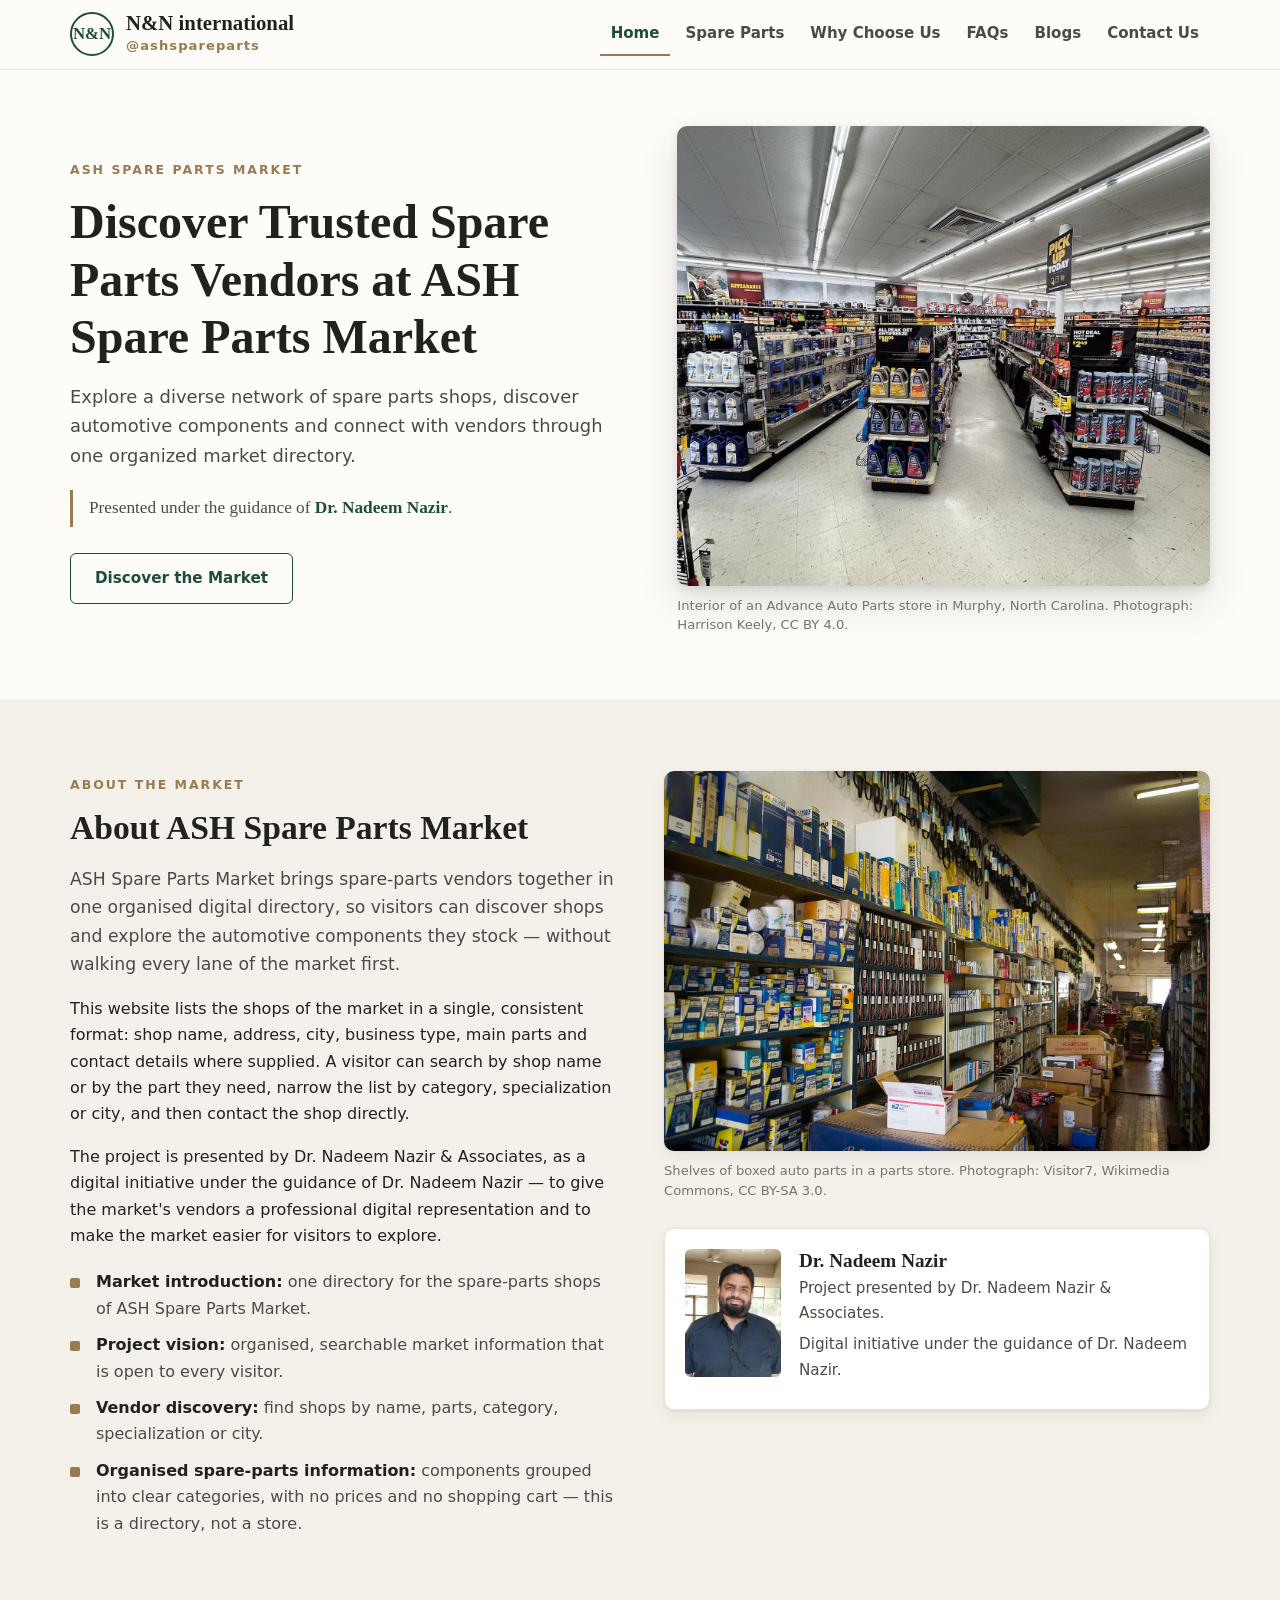
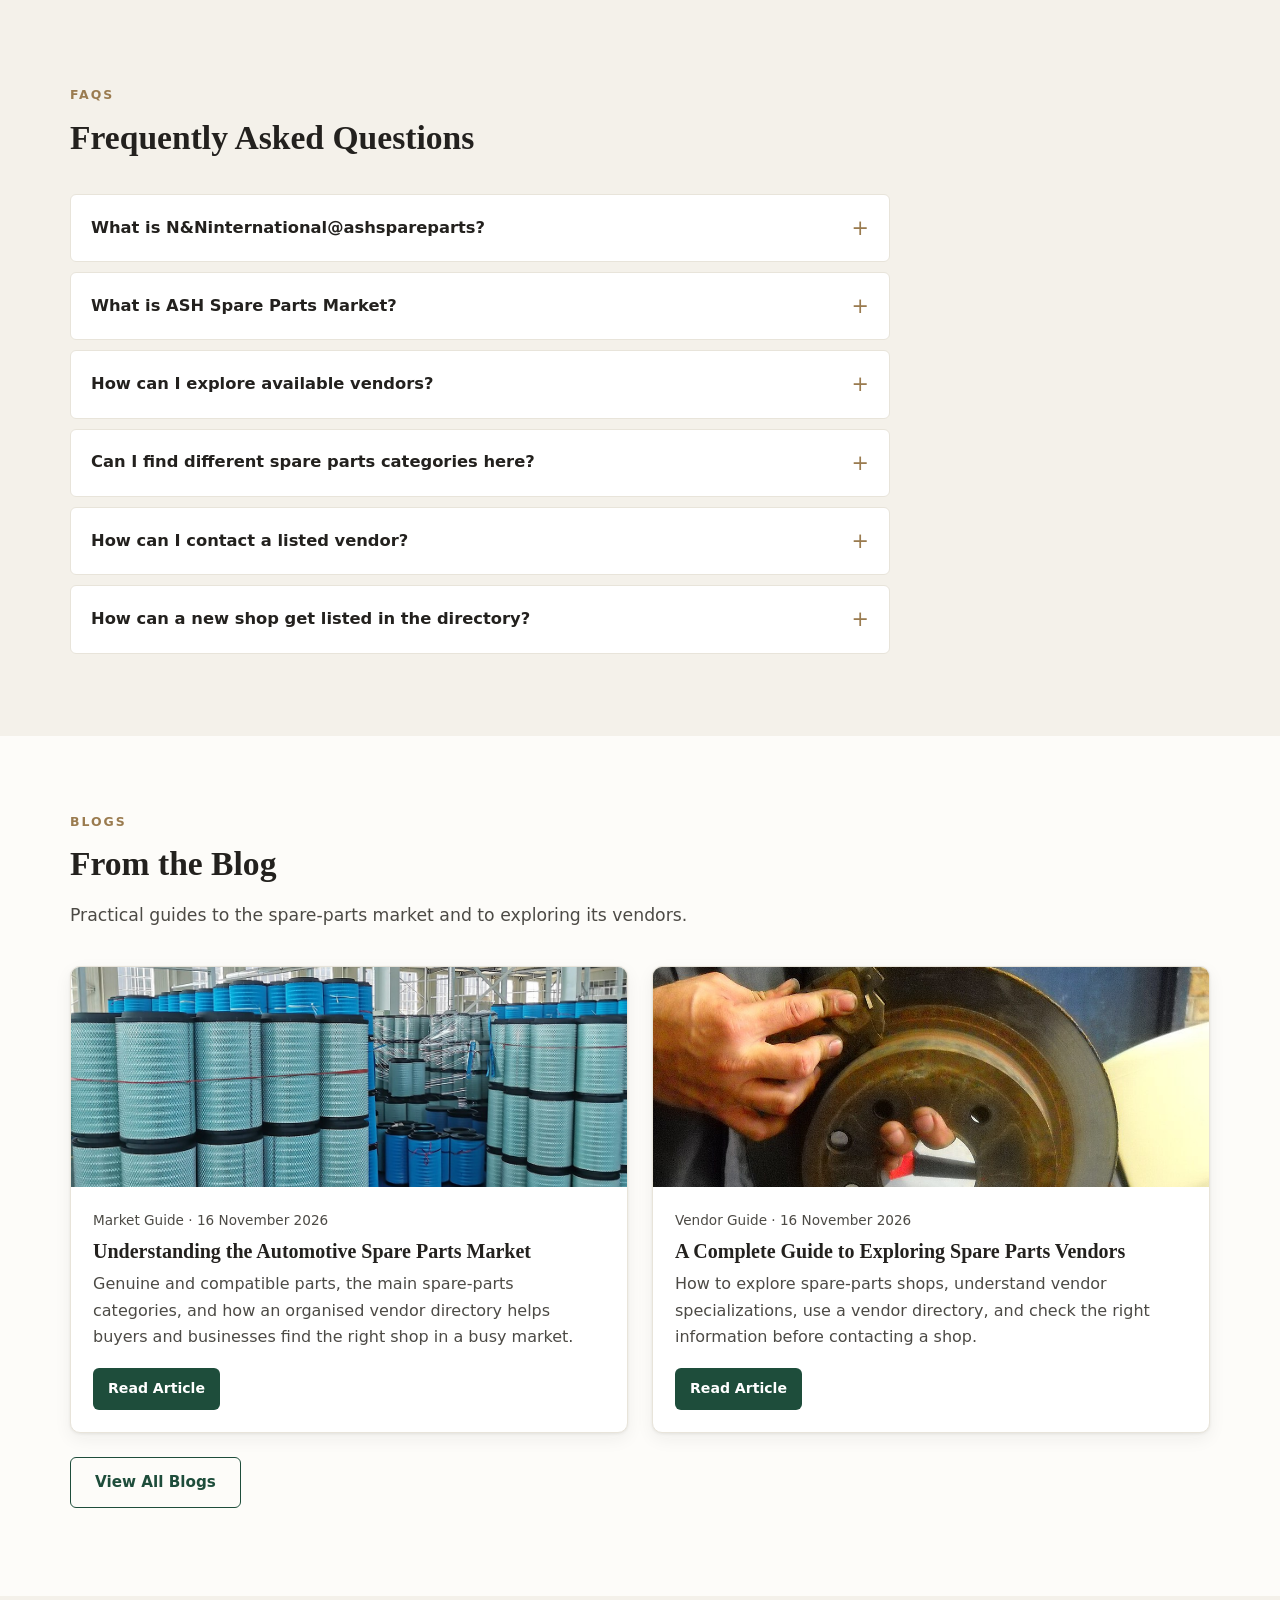
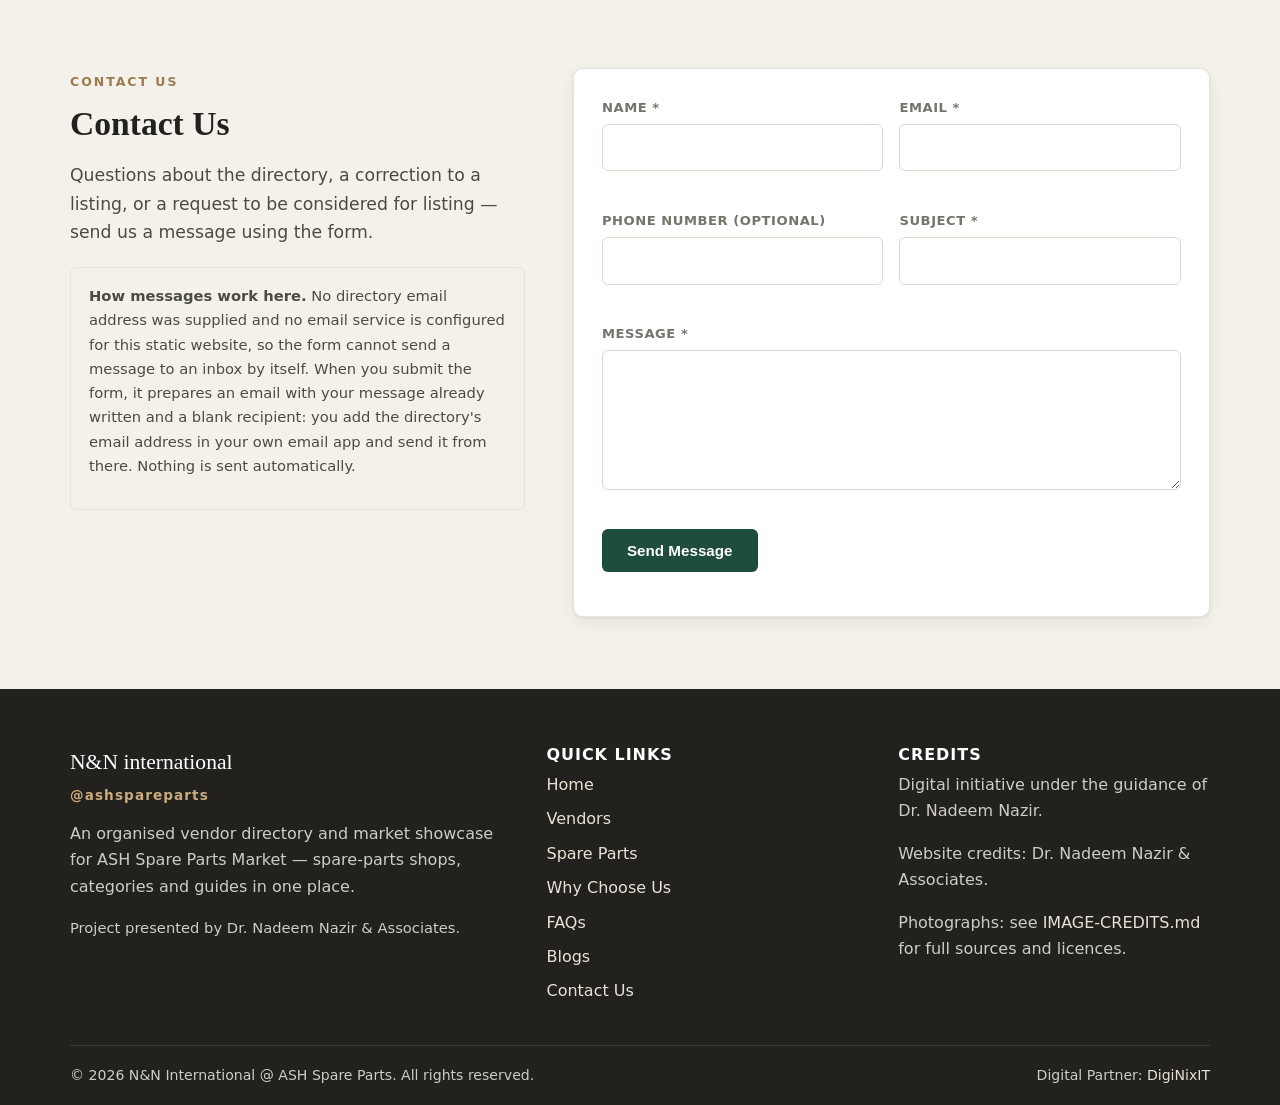
==== commit 5d3608f6: "16 nov" ====
--- a/index.html
+++ b/index.html
@@ -29,7 +29,7 @@
       <nav class="main-nav" id="main-nav" aria-label="Main navigation">
         <ul>
           <li><a href="#home" class="active">Home</a></li>
-          <li><a href="#vendors">Vendors</a></li>
+          <!-- <li><a href="#vendors">Vendors</a></li> -->
           <li><a href="#catalog">Spare Parts</a></li>
           <li><a href="#why">Why Choose Us</a></li>
           <li><a href="#faq">FAQs</a></li>
@@ -37,7 +37,7 @@
           <li><a href="#contact">Contact Us</a></li>
         </ul>
       </nav>
-      <a class="btn btn-primary header-cta" href="#vendors">Explore Vendors</a>
+      <!-- <a class="btn btn-primary header-cta" href="#vendors">Explore Vendors</a> -->
     </div>
   </header>
 
@@ -51,7 +51,7 @@
           <p class="lead">Explore a diverse network of spare parts shops, discover automotive components and connect with vendors through one organized market directory.</p>
           <p class="hero-guidance">Presented under the guidance of <strong>Dr. Nadeem Nazir</strong>.</p>
           <div class="hero-actions">
-            <a class="btn btn-primary" href="#vendors">Explore Vendors</a>
+            <!-- <a class="btn btn-primary" href="#vendors">Explore Vendors</a> -->
             <a class="btn btn-secondary" href="#about">Discover the Market</a>
           </div>
         </div>
@@ -95,116 +95,6 @@
       </div>
     </section>
 
-    <!-- Vendor Directory -->
-    <section class="section" id="vendors" aria-labelledby="vendors-heading">
-      <div class="container">
-        <div class="section-head">
-          <span class="eyebrow">Vendor Directory</span>
-          <h2 id="vendors-heading">Find a Spare Parts Vendor</h2>
-          <p class="lead">Search the directory by shop name or by the parts you need, then filter by category, specialization or city. Vendor details are shown exactly as supplied — fields that were not supplied are not shown.</p>
-        </div>
-
-        <div class="toolbar" role="search" aria-label="Search and filter vendors">
-          <div class="toolbar-row">
-            <div class="field field-grow">
-              <label for="search-vendors">Search vendors</label>
-              <input type="search" id="search-vendors" placeholder="Search by shop name or parts, e.g. Muslim Autos or brake pads" autocomplete="off">
-            </div>
-            <div class="field">
-              <label for="filter-category">Category</label>
-              <select id="filter-category"></select>
-            </div>
-            <div class="field">
-              <label for="filter-specialization">Specialization</label>
-              <select id="filter-specialization"></select>
-            </div>
-            <div class="field">
-              <label for="filter-city">City</label>
-              <select id="filter-city"></select>
-            </div>
-            <div class="field">
-              <label for="sort-vendors">Sort</label>
-              <select id="sort-vendors">
-                <option value="az">Name: A–Z</option>
-                <option value="za">Name: Z–A</option>
-              </select>
-            </div>
-            <div class="field">
-              <label aria-hidden="true">&nbsp;</label>
-              <button type="button" class="btn btn-ghost" id="clear-filters">Clear all filters</button>
-            </div>
-          </div>
-          <p class="hint" style="margin:12px 0 0; font-size:0.85rem; color:var(--ink-mute);">Category is a shop's primary category; Specialization lists every category a shop's parts match. Both are derived from the shop's supplied parts text — see README.md for the keyword mapping.</p>
-        </div>
-
-        <div class="result-meta">
-          <p id="vendor-count" aria-live="polite">Loading vendors…</p>
-        </div>
-        <div class="vendor-grid" id="vendor-grid"></div>
-        <div class="empty-state" id="vendor-empty" style="display:none">
-          <h3>No vendors match your search</h3>
-          <p>Try a different shop name or part, or clear all filters to see the full directory again.</p>
-          <button type="button" class="btn btn-primary" id="empty-clear-filters">Clear all filters</button>
-        </div>
-        <nav class="pagination" id="vendor-pagination" aria-label="Vendor pages"></nav>
-      </div>
-    </section>
-
-    <!-- Spare Parts Catalog -->
-    <section class="section section-grey" id="catalog" aria-labelledby="catalog-heading">
-      <div class="container">
-        <div class="section-head">
-          <span class="eyebrow">Spare Parts Catalog</span>
-          <h2 id="catalog-heading">Spare Parts Categories</h2>
-          <p class="lead">An informational catalog of the main spare-parts categories in the market. Choose a category to see the vendors whose parts match it. This catalog lists component types only — it is not a shop, and no prices are shown anywhere.</p>
-        </div>
-        <div class="catalog-grid" id="catalog-grid"></div>
-        <p class="catalog-note">Photographs are real photographs of the component type where one is available. Where no photograph of a specific component was available, the card uses a real photograph of a spare-parts shop or its shelves, and the card says so plainly. Photographs are examples of the component type only; no vehicle-compatibility, stock or availability claims are made.</p>
-      </div>
-    </section>
-
-    <!-- Why Choose Us -->
-    <section class="section" id="why" aria-labelledby="why-heading">
-      <div class="container">
-        <div class="section-head">
-          <span class="eyebrow">Why Choose Us</span>
-          <h2 id="why-heading">Why Use This Directory</h2>
-          <p class="lead">A single, organised place to explore ASH Spare Parts Market.</p>
-        </div>
-        <div class="why-grid">
-          <article class="why-card">
-            <div class="why-icon" aria-hidden="true"><svg viewBox="0 0 24 24" fill="none" stroke="currentColor" stroke-width="1.8"><circle cx="11" cy="11" r="7"/><path d="M21 21l-4.3-4.3"/></svg></div>
-            <h3>Organized Vendor Discovery</h3>
-            <p>Shops are listed in one consistent format, so you can find a vendor by name, parts, category or city instead of relying on word of mouth alone.</p>
-          </article>
-          <article class="why-card">
-            <div class="why-icon" aria-hidden="true"><svg viewBox="0 0 24 24" fill="none" stroke="currentColor" stroke-width="1.8"><rect x="3" y="3" width="7" height="7" rx="1"/><rect x="14" y="3" width="7" height="7" rx="1"/><rect x="3" y="14" width="7" height="7" rx="1"/><rect x="14" y="14" width="7" height="7" rx="1"/></svg></div>
-            <h3>Multiple Spare Parts Categories</h3>
-            <p>Engine parts, brakes, filters, electrical components, transmission and more — grouped into ten clear categories.</p>
-          </article>
-          <article class="why-card">
-            <div class="why-icon" aria-hidden="true"><svg viewBox="0 0 24 24" fill="none" stroke="currentColor" stroke-width="1.8"><path d="M4 4h16v16H4z"/><path d="M8 9h8M8 13h8M8 17h5"/></svg></div>
-            <h3>Convenient Shop Information</h3>
-            <p>Address, city, business type, main parts and contact details are shown together on each vendor card, where supplied.</p>
-          </article>
-          <article class="why-card">
-            <div class="why-icon" aria-hidden="true"><svg viewBox="0 0 24 24" fill="none" stroke="currentColor" stroke-width="1.8"><path d="M4 6h16M4 12h16M4 18h10"/></svg></div>
-            <h3>Easy Vendor Navigation</h3>
-            <p>Search, filters, alphabetical sorting and paging keep a directory of hundreds of shops easy to move through.</p>
-          </article>
-          <article class="why-card">
-            <div class="why-icon" aria-hidden="true"><svg viewBox="0 0 24 24" fill="none" stroke="currentColor" stroke-width="1.8"><path d="M3 21h18M5 21V8l7-5 7 5v13"/><path d="M9 21v-6h6v6"/></svg></div>
-            <h3>One Place to Explore the Market</h3>
-            <p>Shops from Faisalabad, Lahore, Multan and Gujranwala are listed together in a single directory.</p>
-          </article>
-          <article class="why-card">
-            <div class="why-icon" aria-hidden="true"><svg viewBox="0 0 24 24" fill="none" stroke="currentColor" stroke-width="1.8"><path d="M12 2l2.4 4.9 5.4.8-3.9 3.8.9 5.4-4.8-2.5-4.8 2.5.9-5.4L4.2 7.7l5.4-.8z"/></svg></div>
-            <h3>Professional Digital Representation</h3>
-            <p>A clean, organised presentation of the market's vendors, presented by Dr. Nadeem Nazir &amp; Associates.</p>
-          </article>
-        </div>
-      </div>
-    </section>
 
     <!-- FAQ -->
     <section class="section section-warm" id="faq" aria-labelledby="faq-heading">
